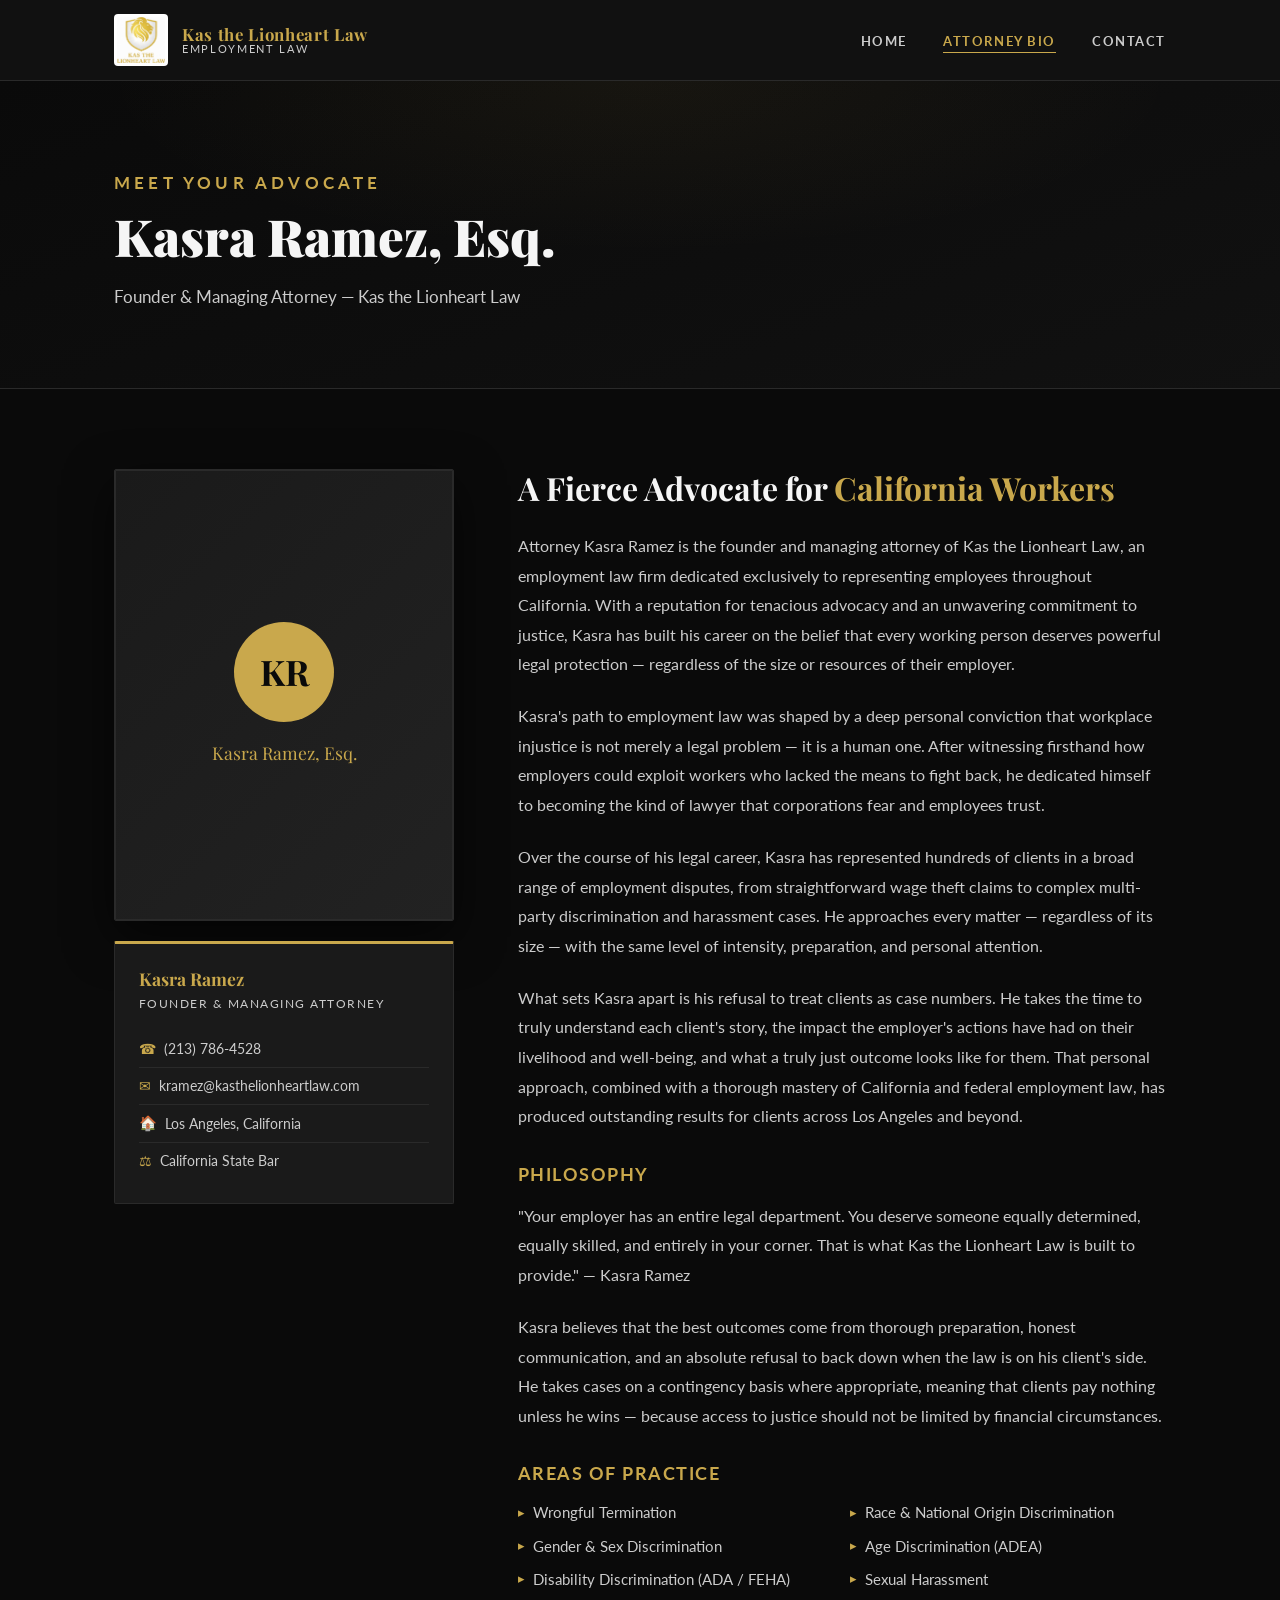
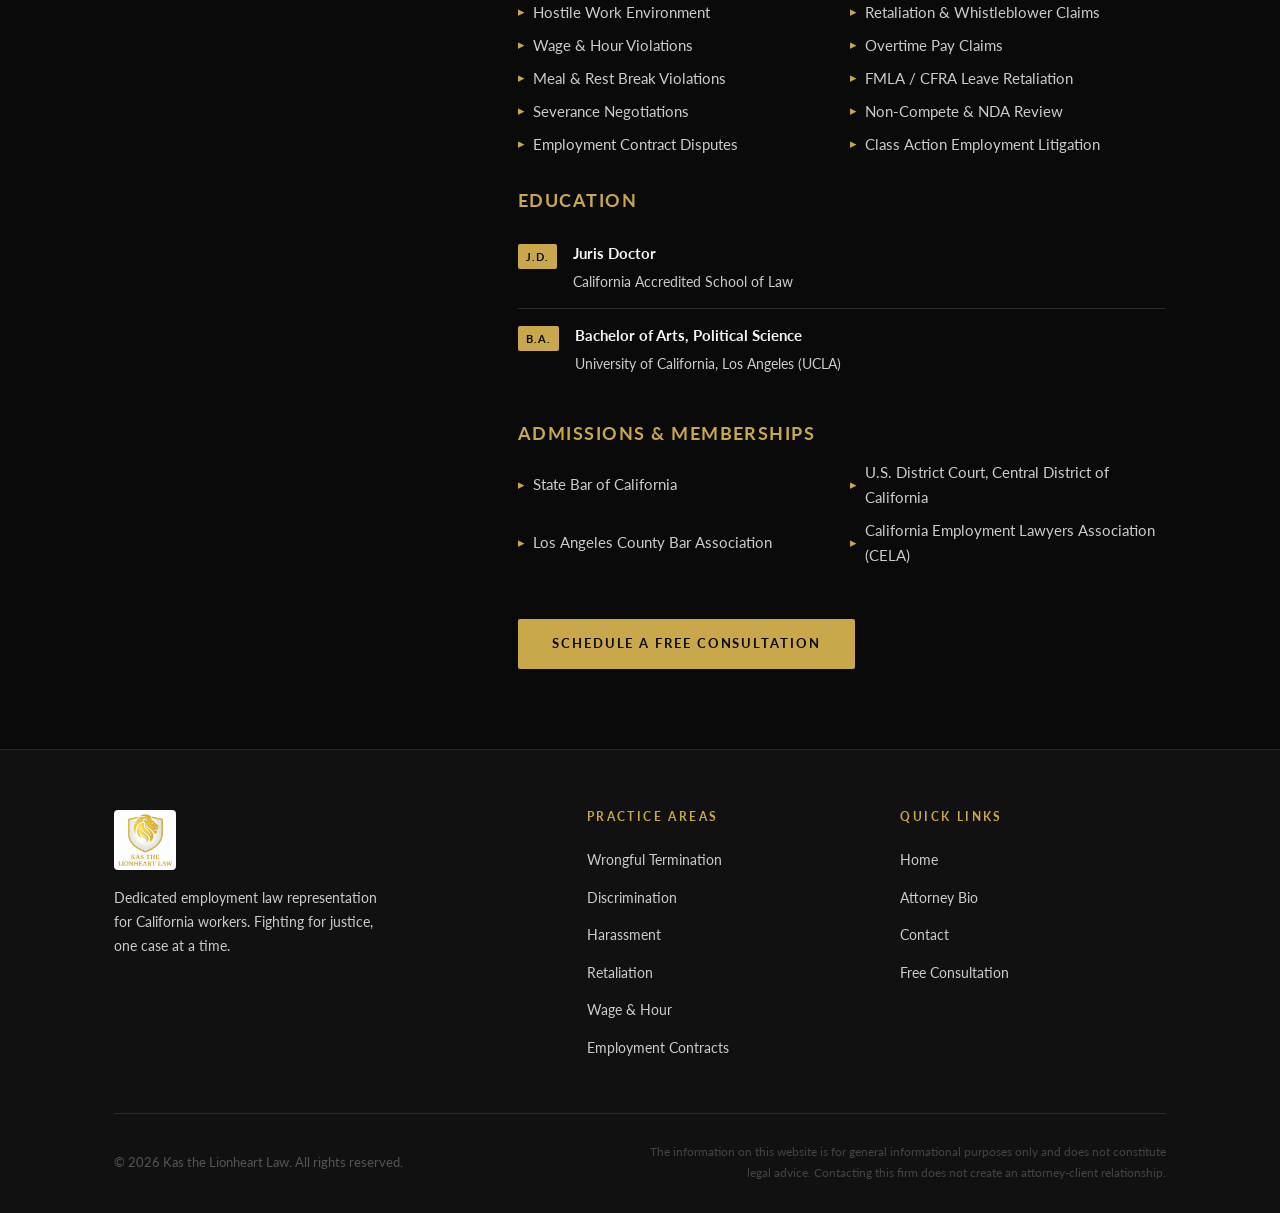
==== bio.html @ 190e37e6 "first commit" ====
<!DOCTYPE html>
<html lang="en">
<head>
  <meta charset="UTF-8" />
  <meta name="viewport" content="width=device-width, initial-scale=1.0" />
  <title>Attorney Bio — Kasra Ramez | Kas the Lionheart Law</title>
  <meta name="description" content="Learn about Attorney Kasra Ramez, founder of Kas the Lionheart Law, an aggressive employment law firm serving California workers." />
  <link rel="stylesheet" href="styles.css" />
</head>
<body>

  <!-- ===== NAVIGATION ===== -->
  <nav class="navbar">
    <div class="container">
      <a href="index.html" class="navbar-brand">
        <img src="images/logo.jpg" alt="Kas the Lionheart Law Logo" />
        <div class="brand-text">
          <span class="firm-name">Kas the Lionheart Law</span>
          <span class="firm-sub">Employment Law</span>
        </div>
      </a>
      <ul class="nav-links">
        <li><a href="index.html">Home</a></li>
        <li><a href="bio.html" class="active">Attorney Bio</a></li>
        <li><a href="contact.html">Contact</a></li>
      </ul>
    </div>
  </nav>

  <!-- ===== PAGE HEADER ===== -->
  <header class="page-header">
    <div class="container">
      <p class="section-label">Meet Your Advocate</p>
      <h1>Kasra Ramez, Esq.</h1>
      <p>Founder &amp; Managing Attorney &mdash; Kas the Lionheart Law</p>
    </div>
  </header>

  <!-- ===== BIO SECTION ===== -->
  <section class="bio-section">
    <div class="container">

      <!-- Portrait & Quick Info Sidebar -->
      <div class="bio-portrait-wrap">
        <div class="bio-portrait">
          <div class="bio-portrait-placeholder">
            <div class="initials">KR</div>
            <span>Kasra Ramez, Esq.</span>
          </div>
        </div>

        <div class="bio-card-info">
          <h3>Kasra Ramez</h3>
          <p class="title">Founder &amp; Managing Attorney</p>
          <ul>
            <li>
              <span class="icon">&#9742;</span>
              <a href="tel:2137864528" style="color:var(--white-muted)">(213) 786-4528</a>
            </li>
            <li>
              <span class="icon">&#9993;</span>
              <a href="mailto:kramez@kasthelionheartlaw.com" style="color:var(--white-muted)">kramez@kasthelionheartlaw.com</a>
            </li>
            <li>
              <span class="icon">&#127968;</span>
              <span>Los Angeles, California</span>
            </li>
            <li>
              <span class="icon">&#9878;</span>
              <span>California State Bar</span>
            </li>
          </ul>
        </div>
      </div>

      <!-- Bio Content -->
      <div class="bio-content">

        <h2>A Fierce Advocate for <span>California Workers</span></h2>

        <p>
          Attorney Kasra Ramez is the founder and managing attorney of Kas the Lionheart Law,
          an employment law firm dedicated exclusively to representing employees throughout
          California. With a reputation for tenacious advocacy and an unwavering commitment
          to justice, Kasra has built his career on the belief that every working person
          deserves powerful legal protection — regardless of the size or resources of
          their employer.
        </p>

        <p>
          Kasra's path to employment law was shaped by a deep personal conviction that
          workplace injustice is not merely a legal problem — it is a human one. After
          witnessing firsthand how employers could exploit workers who lacked the means
          to fight back, he dedicated himself to becoming the kind of lawyer that
          corporations fear and employees trust.
        </p>

        <p>
          Over the course of his legal career, Kasra has represented hundreds of clients
          in a broad range of employment disputes, from straightforward wage theft claims
          to complex multi-party discrimination and harassment cases. He approaches every
          matter — regardless of its size — with the same level of intensity, preparation,
          and personal attention.
        </p>

        <p>
          What sets Kasra apart is his refusal to treat clients as case numbers. He takes
          the time to truly understand each client's story, the impact the employer's
          actions have had on their livelihood and well-being, and what a truly just
          outcome looks like for them. That personal approach, combined with a thorough
          mastery of California and federal employment law, has produced outstanding
          results for clients across Los Angeles and beyond.
        </p>

        <h3>Philosophy</h3>

        <p>
          "Your employer has an entire legal department. You deserve someone equally
          determined, equally skilled, and entirely in your corner. That is what
          Kas the Lionheart Law is built to provide." — Kasra Ramez
        </p>

        <p>
          Kasra believes that the best outcomes come from thorough preparation, honest
          communication, and an absolute refusal to back down when the law is on his
          client's side. He takes cases on a contingency basis where appropriate,
          meaning that clients pay nothing unless he wins — because access to justice
          should not be limited by financial circumstances.
        </p>

        <h3>Areas of Practice</h3>

        <ul class="practice-list">
          <li>Wrongful Termination</li>
          <li>Race &amp; National Origin Discrimination</li>
          <li>Gender &amp; Sex Discrimination</li>
          <li>Age Discrimination (ADEA)</li>
          <li>Disability Discrimination (ADA / FEHA)</li>
          <li>Sexual Harassment</li>
          <li>Hostile Work Environment</li>
          <li>Retaliation &amp; Whistleblower Claims</li>
          <li>Wage &amp; Hour Violations</li>
          <li>Overtime Pay Claims</li>
          <li>Meal &amp; Rest Break Violations</li>
          <li>FMLA / CFRA Leave Retaliation</li>
          <li>Severance Negotiations</li>
          <li>Non-Compete &amp; NDA Review</li>
          <li>Employment Contract Disputes</li>
          <li>Class Action Employment Litigation</li>
        </ul>

        <h3>Education</h3>

        <ul class="edu-list">
          <li>
            <span class="edu-badge">J.D.</span>
            <div class="edu-info">
              <strong>Juris Doctor</strong>
              <span>California Accredited School of Law</span>
            </div>
          </li>
          <li>
            <span class="edu-badge">B.A.</span>
            <div class="edu-info">
              <strong>Bachelor of Arts, Political Science</strong>
              <span>University of California, Los Angeles (UCLA)</span>
            </div>
          </li>
        </ul>

        <h3>Admissions &amp; Memberships</h3>

        <ul class="practice-list">
          <li>State Bar of California</li>
          <li>U.S. District Court, Central District of California</li>
          <li>Los Angeles County Bar Association</li>
          <li>California Employment Lawyers Association (CELA)</li>
        </ul>

        <br />
        <a href="contact.html" class="btn btn-gold">Schedule a Free Consultation</a>

      </div>
    </div>
  </section>

  <!-- ===== FOOTER ===== -->
  <footer class="footer">
    <div class="container">
      <div class="footer-grid">

        <div class="footer-brand">
          <img src="images/logo.jpg" alt="Kas the Lionheart Law" />
          <p>Dedicated employment law representation for California workers. Fighting for justice, one case at a time.</p>
        </div>

        <div class="footer-col">
          <h4>Practice Areas</h4>
          <ul>
            <li><a href="#">Wrongful Termination</a></li>
            <li><a href="#">Discrimination</a></li>
            <li><a href="#">Harassment</a></li>
            <li><a href="#">Retaliation</a></li>
            <li><a href="#">Wage &amp; Hour</a></li>
            <li><a href="#">Employment Contracts</a></li>
          </ul>
        </div>

        <div class="footer-col">
          <h4>Quick Links</h4>
          <ul>
            <li><a href="index.html">Home</a></li>
            <li><a href="bio.html">Attorney Bio</a></li>
            <li><a href="contact.html">Contact</a></li>
            <li><a href="contact.html">Free Consultation</a></li>
          </ul>
        </div>

      </div>

      <div class="footer-bottom">
        <p>&copy; 2026 Kas the Lionheart Law. All rights reserved.</p>
        <p class="disclaimer">
          The information on this website is for general informational purposes only and does not
          constitute legal advice. Contacting this firm does not create an attorney-client relationship.
        </p>
      </div>
    </div>
  </footer>

</body>
</html>
---- styles.css ----
/* ===========================
   KAS THE LIONHEART LAW
   Global Stylesheet
   Theme: Black / White / Gold
   =========================== */

@import url('https://fonts.googleapis.com/css2?family=Playfair+Display:wght@400;600;700;900&family=Lato:wght@300;400;700&display=swap');

/* ---- Reset & Base ---- */
*, *::before, *::after {
  box-sizing: border-box;
  margin: 0;
  padding: 0;
}

:root {
  --gold:        #c9a84c;
  --gold-light:  #e8c96a;
  --gold-dark:   #a07830;
  --black:       #0a0a0a;
  --black-soft:  #111111;
  --black-card:  #1a1a1a;
  --black-hover: #222222;
  --white:       #f5f5f5;
  --white-muted: #cccccc;
  --border:      #2a2a2a;
  --border-gold: rgba(201,168,76,0.4);
  --font-serif:  'Playfair Display', Georgia, serif;
  --font-sans:   'Lato', Arial, sans-serif;
}

html {
  scroll-behavior: smooth;
}

body {
  background-color: var(--black);
  color: var(--white);
  font-family: var(--font-sans);
  font-size: 16px;
  line-height: 1.7;
}

a {
  color: var(--gold);
  text-decoration: none;
  transition: color 0.25s ease;
}

a:hover {
  color: var(--gold-light);
}

img {
  max-width: 100%;
  height: auto;
  display: block;
}

h1, h2, h3, h4 {
  font-family: var(--font-serif);
  line-height: 1.2;
  color: var(--white);
}

p {
  color: var(--white-muted);
  margin-bottom: 1rem;
}

.container {
  max-width: 1100px;
  margin: 0 auto;
  padding: 0 24px;
}

/* ---- Gold Divider ---- */
.gold-rule {
  border: none;
  border-top: 1px solid var(--gold);
  opacity: 0.5;
  margin: 0;
}

/* ---- Section Titles ---- */
.section-label {
  font-family: var(--font-sans);
  font-size: 0.75rem;
  font-weight: 700;
  letter-spacing: 0.25em;
  text-transform: uppercase;
  color: var(--gold);
  margin-bottom: 0.5rem;
}

.section-title {
  font-size: clamp(1.8rem, 3vw, 2.8rem);
  font-weight: 700;
  margin-bottom: 1.25rem;
}

.section-title span {
  color: var(--gold);
}

/* ===========================
   NAVIGATION
   =========================== */
.navbar {
  position: sticky;
  top: 0;
  z-index: 1000;
  background: var(--black-soft);
  border-bottom: 1px solid var(--border);
  padding: 14px 0;
}

.navbar .container {
  display: flex;
  align-items: center;
  justify-content: space-between;
}

.navbar-brand {
  display: flex;
  align-items: center;
  gap: 14px;
  text-decoration: none;
}

.navbar-brand img {
  height: 52px;
  width: auto;
  background: #fff;
  border-radius: 4px;
  padding: 3px;
}

.brand-text {
  display: flex;
  flex-direction: column;
  line-height: 1.1;
}

.brand-text .firm-name {
  font-family: var(--font-serif);
  font-size: 1.05rem;
  font-weight: 700;
  color: var(--gold);
  letter-spacing: 0.04em;
}

.brand-text .firm-sub {
  font-size: 0.7rem;
  letter-spacing: 0.15em;
  text-transform: uppercase;
  color: var(--white-muted);
}

.nav-links {
  list-style: none;
  display: flex;
  gap: 36px;
}

.nav-links a {
  font-family: var(--font-sans);
  font-size: 0.82rem;
  font-weight: 700;
  letter-spacing: 0.12em;
  text-transform: uppercase;
  color: var(--white-muted);
  position: relative;
  padding-bottom: 4px;
  transition: color 0.25s ease;
}

.nav-links a::after {
  content: '';
  position: absolute;
  bottom: 0;
  left: 0;
  width: 0;
  height: 1px;
  background: var(--gold);
  transition: width 0.3s ease;
}

.nav-links a:hover,
.nav-links a.active {
  color: var(--gold);
}

.nav-links a:hover::after,
.nav-links a.active::after {
  width: 100%;
}

/* ===========================
   HERO
   =========================== */
.hero {
  position: relative;
  background: linear-gradient(160deg, #0a0a0a 0%, #111111 60%, #0d0a00 100%);
  padding: 100px 0 80px;
  overflow: hidden;
  text-align: center;
}

.hero::before {
  content: '';
  position: absolute;
  inset: 0;
  background:
    radial-gradient(ellipse 60% 50% at 50% 0%, rgba(201,168,76,0.08) 0%, transparent 70%);
  pointer-events: none;
}

.hero-logo {
  margin: 0 auto 36px;
  width: 180px;
  background: #fff;
  border-radius: 10px;
  padding: 16px;
  box-shadow: 0 0 60px rgba(201,168,76,0.25);
}

.hero-eyebrow {
  font-family: var(--font-sans);
  font-size: 0.75rem;
  font-weight: 700;
  letter-spacing: 0.3em;
  text-transform: uppercase;
  color: var(--gold);
  margin-bottom: 16px;
}

.hero h1 {
  font-size: clamp(2.2rem, 5vw, 4rem);
  font-weight: 900;
  max-width: 760px;
  margin: 0 auto 24px;
  line-height: 1.15;
}

.hero h1 em {
  font-style: normal;
  color: var(--gold);
}

.hero-tagline {
  font-size: 1.1rem;
  max-width: 560px;
  margin: 0 auto 40px;
  color: var(--white-muted);
  line-height: 1.8;
}

.hero-cta {
  display: flex;
  justify-content: center;
  gap: 16px;
  flex-wrap: wrap;
}

/* ===========================
   BUTTONS
   =========================== */
.btn {
  display: inline-block;
  font-family: var(--font-sans);
  font-size: 0.8rem;
  font-weight: 700;
  letter-spacing: 0.15em;
  text-transform: uppercase;
  padding: 14px 34px;
  border-radius: 2px;
  border: none;
  cursor: pointer;
  transition: all 0.3s ease;
  text-decoration: none;
}

.btn-gold {
  background: var(--gold);
  color: var(--black);
}

.btn-gold:hover {
  background: var(--gold-light);
  color: var(--black);
  box-shadow: 0 6px 24px rgba(201,168,76,0.35);
  transform: translateY(-1px);
}

.btn-outline {
  background: transparent;
  color: var(--gold);
  border: 1px solid var(--gold);
}

.btn-outline:hover {
  background: rgba(201,168,76,0.08);
  color: var(--gold-light);
  border-color: var(--gold-light);
  transform: translateY(-1px);
}

/* ===========================
   SERVICES SECTION
   =========================== */
.services {
  padding: 90px 0;
  background: var(--black-soft);
  border-top: 1px solid var(--border);
  border-bottom: 1px solid var(--border);
}

.services-header {
  text-align: center;
  margin-bottom: 56px;
}

.services-grid {
  display: grid;
  grid-template-columns: repeat(auto-fit, minmax(280px, 1fr));
  gap: 24px;
}

.service-card {
  background: var(--black-card);
  border: 1px solid var(--border);
  border-top: 3px solid var(--gold);
  padding: 36px 28px;
  border-radius: 2px;
  transition: transform 0.3s ease, box-shadow 0.3s ease, border-color 0.3s ease;
}

.service-card:hover {
  transform: translateY(-4px);
  box-shadow: 0 12px 36px rgba(0,0,0,0.5);
  border-top-color: var(--gold-light);
}

.service-icon {
  font-size: 2.2rem;
  margin-bottom: 18px;
}

.service-card h3 {
  font-size: 1.15rem;
  font-weight: 600;
  margin-bottom: 10px;
  color: var(--gold);
}

.service-card p {
  font-size: 0.9rem;
  color: var(--white-muted);
  margin: 0;
}

/* ===========================
   ABOUT STRIP
   =========================== */
.about-strip {
  padding: 90px 0;
}

.about-strip .container {
  display: grid;
  grid-template-columns: 1fr 1fr;
  gap: 64px;
  align-items: center;
}

.about-strip-img {
  position: relative;
}

.about-strip-img img {
  border-radius: 2px;
  width: 100%;
  max-width: 380px;
  margin: 0 auto;
  box-shadow: 0 16px 48px rgba(0,0,0,0.6);
}

.about-strip-img::before {
  content: '';
  position: absolute;
  top: -12px;
  left: -12px;
  right: 12px;
  bottom: 12px;
  border: 1px solid var(--border-gold);
  border-radius: 2px;
  pointer-events: none;
}

.about-strip-text .section-title {
  margin-bottom: 20px;
}

.about-strip-text p {
  margin-bottom: 1.2rem;
}

.stat-row {
  display: flex;
  gap: 40px;
  margin: 32px 0;
  padding: 24px 0;
  border-top: 1px solid var(--border);
  border-bottom: 1px solid var(--border);
}

.stat-item strong {
  display: block;
  font-family: var(--font-serif);
  font-size: 2rem;
  color: var(--gold);
}

.stat-item span {
  font-size: 0.8rem;
  letter-spacing: 0.08em;
  text-transform: uppercase;
  color: var(--white-muted);
}

/* ===========================
   CTA BANNER
   =========================== */
.cta-banner {
  background: linear-gradient(135deg, #111100 0%, #1a1400 100%);
  border-top: 1px solid var(--border-gold);
  border-bottom: 1px solid var(--border-gold);
  padding: 72px 0;
  text-align: center;
}

.cta-banner h2 {
  font-size: clamp(1.6rem, 3vw, 2.4rem);
  margin-bottom: 16px;
}

.cta-banner p {
  max-width: 520px;
  margin: 0 auto 36px;
}

/* ===========================
   PAGE HEADER (inner pages)
   =========================== */
.page-header {
  background: linear-gradient(160deg, #0a0a0a 0%, #111111 100%);
  border-bottom: 1px solid var(--border);
  padding: 72px 0 60px;
  position: relative;
  overflow: hidden;
}

.page-header::before {
  content: '';
  position: absolute;
  inset: 0;
  background: radial-gradient(ellipse 60% 80% at 50% 0%, rgba(201,168,76,0.06) 0%, transparent 70%);
  pointer-events: none;
}

.page-header .container {
  position: relative;
  z-index: 1;
}

.page-header .section-label {
  margin-bottom: 8px;
}

.page-header h1 {
  font-size: clamp(2rem, 4vw, 3.2rem);
  font-weight: 900;
}

.page-header p {
  max-width: 580px;
  margin-top: 16px;
  font-size: 1.05rem;
}

/* ===========================
   BIO PAGE
   =========================== */
.bio-section {
  padding: 80px 0;
}

.bio-section .container {
  display: grid;
  grid-template-columns: 340px 1fr;
  gap: 64px;
  align-items: start;
}

.bio-portrait-wrap {
  position: sticky;
  top: 100px;
}

.bio-portrait {
  width: 100%;
  border-radius: 2px;
  box-shadow: 0 16px 48px rgba(0,0,0,0.6);
  background: var(--black-card);
  border: 1px solid var(--border);
  padding: 0;
  overflow: hidden;
}

.bio-portrait-placeholder {
  width: 100%;
  aspect-ratio: 3/4;
  background: linear-gradient(135deg, var(--black-card) 0%, #222 100%);
  display: flex;
  flex-direction: column;
  align-items: center;
  justify-content: center;
  gap: 16px;
  color: var(--gold);
  font-family: var(--font-serif);
  font-size: 1.1rem;
  border: 1px solid var(--border);
}

.bio-portrait-placeholder .initials {
  width: 100px;
  height: 100px;
  border-radius: 50%;
  background: var(--gold);
  color: var(--black);
  display: flex;
  align-items: center;
  justify-content: center;
  font-size: 2.2rem;
  font-weight: 700;
  font-family: var(--font-serif);
}

.bio-card-info {
  background: var(--black-card);
  border: 1px solid var(--border);
  border-top: 3px solid var(--gold);
  padding: 24px;
  margin-top: 20px;
  border-radius: 2px;
}

.bio-card-info h3 {
  font-size: 1.1rem;
  color: var(--gold);
  margin-bottom: 4px;
}

.bio-card-info .title {
  font-size: 0.78rem;
  letter-spacing: 0.12em;
  text-transform: uppercase;
  color: var(--white-muted);
  margin-bottom: 16px;
}

.bio-card-info ul {
  list-style: none;
  font-size: 0.88rem;
}

.bio-card-info ul li {
  display: flex;
  align-items: center;
  gap: 8px;
  padding: 6px 0;
  border-bottom: 1px solid var(--border);
  color: var(--white-muted);
}

.bio-card-info ul li:last-child {
  border-bottom: none;
}

.bio-card-info ul li .icon {
  color: var(--gold);
  font-size: 0.9rem;
}

.bio-content h2 {
  font-size: clamp(1.5rem, 2.5vw, 2.2rem);
  margin-bottom: 24px;
}

.bio-content h2 span {
  color: var(--gold);
}

.bio-content p {
  font-size: 1rem;
  line-height: 1.85;
  color: var(--white-muted);
  margin-bottom: 1.4rem;
}

.bio-content h3 {
  font-size: 1.15rem;
  color: var(--gold);
  margin: 2rem 0 1rem;
  font-family: var(--font-sans);
  font-weight: 700;
  letter-spacing: 0.08em;
  text-transform: uppercase;
}

.practice-list {
  list-style: none;
  display: grid;
  grid-template-columns: 1fr 1fr;
  gap: 8px 16px;
  margin-bottom: 1.5rem;
}

.practice-list li {
  display: flex;
  align-items: center;
  gap: 8px;
  font-size: 0.92rem;
  color: var(--white-muted);
}

.practice-list li::before {
  content: '▸';
  color: var(--gold);
  font-size: 0.8rem;
  flex-shrink: 0;
}

.edu-list {
  list-style: none;
}

.edu-list li {
  padding: 14px 0;
  border-bottom: 1px solid var(--border);
  display: flex;
  gap: 16px;
  align-items: flex-start;
}

.edu-list li:last-child {
  border-bottom: none;
}

.edu-badge {
  background: var(--gold);
  color: var(--black);
  font-size: 0.7rem;
  font-weight: 700;
  letter-spacing: 0.08em;
  text-transform: uppercase;
  padding: 3px 8px;
  border-radius: 2px;
  white-space: nowrap;
  flex-shrink: 0;
  margin-top: 3px;
}

.edu-info strong {
  display: block;
  color: var(--white);
  font-size: 0.95rem;
}

.edu-info span {
  font-size: 0.85rem;
  color: var(--white-muted);
}

/* ===========================
   CONTACT PAGE
   =========================== */
.contact-section {
  padding: 80px 0 100px;
}

.contact-grid {
  display: grid;
  grid-template-columns: 380px 1fr;
  gap: 60px;
  align-items: start;
}

.contact-info-card {
  background: var(--black-card);
  border: 1px solid var(--border);
  border-top: 3px solid var(--gold);
  padding: 36px 28px;
  border-radius: 2px;
  position: sticky;
  top: 100px;
}

.contact-info-card h2 {
  font-size: 1.4rem;
  margin-bottom: 6px;
}

.contact-info-card .sub {
  font-size: 0.82rem;
  letter-spacing: 0.12em;
  text-transform: uppercase;
  color: var(--gold);
  margin-bottom: 28px;
}

.contact-detail {
  display: flex;
  gap: 16px;
  align-items: flex-start;
  padding: 18px 0;
  border-bottom: 1px solid var(--border);
}

.contact-detail:last-of-type {
  border-bottom: none;
}

.contact-detail-icon {
  width: 40px;
  height: 40px;
  background: rgba(201,168,76,0.1);
  border: 1px solid var(--border-gold);
  border-radius: 50%;
  display: flex;
  align-items: center;
  justify-content: center;
  flex-shrink: 0;
  font-size: 1rem;
  color: var(--gold);
}

.contact-detail-text strong {
  display: block;
  font-size: 0.75rem;
  letter-spacing: 0.12em;
  text-transform: uppercase;
  color: var(--gold);
  margin-bottom: 4px;
}

.contact-detail-text span,
.contact-detail-text a {
  font-size: 0.95rem;
  color: var(--white-muted);
}

.contact-detail-text a:hover {
  color: var(--gold-light);
}

/* ---- Inquiry Form ---- */
.form-card {
  background: var(--black-card);
  border: 1px solid var(--border);
  border-radius: 2px;
  padding: 40px;
}

.form-card h2 {
  font-size: 1.6rem;
  margin-bottom: 6px;
}

.form-card .sub-text {
  font-size: 0.92rem;
  color: var(--white-muted);
  margin-bottom: 32px;
}

.form-row {
  display: grid;
  grid-template-columns: 1fr 1fr;
  gap: 20px;
}

.form-group {
  margin-bottom: 20px;
}

.form-group label {
  display: block;
  font-size: 0.78rem;
  font-weight: 700;
  letter-spacing: 0.12em;
  text-transform: uppercase;
  color: var(--gold);
  margin-bottom: 8px;
}

.form-group input,
.form-group select,
.form-group textarea {
  width: 100%;
  background: var(--black-soft);
  border: 1px solid var(--border);
  color: var(--white);
  font-family: var(--font-sans);
  font-size: 0.95rem;
  padding: 12px 16px;
  border-radius: 2px;
  outline: none;
  transition: border-color 0.25s ease, box-shadow 0.25s ease;
  appearance: none;
}

.form-group input::placeholder,
.form-group textarea::placeholder {
  color: #555;
}

.form-group input:focus,
.form-group select:focus,
.form-group textarea:focus {
  border-color: var(--gold);
  box-shadow: 0 0 0 3px rgba(201,168,76,0.1);
}

.form-group select {
  background-image: url("data:image/svg+xml,%3Csvg xmlns='http://www.w3.org/2000/svg' width='12' height='8' viewBox='0 0 12 8'%3E%3Cpath d='M1 1l5 5 5-5' stroke='%23c9a84c' stroke-width='1.5' fill='none' stroke-linecap='round'/%3E%3C/svg%3E");
  background-repeat: no-repeat;
  background-position: right 14px center;
  padding-right: 40px;
  cursor: pointer;
}

.form-group select option {
  background: var(--black-card);
}

.form-group textarea {
  resize: vertical;
  min-height: 140px;
}

.form-disclaimer {
  font-size: 0.8rem;
  color: #555;
  margin-top: -8px;
  margin-bottom: 24px;
  line-height: 1.5;
}

.form-disclaimer strong {
  color: var(--gold);
}

.form-success {
  display: none;
  background: rgba(201,168,76,0.1);
  border: 1px solid var(--border-gold);
  border-radius: 2px;
  padding: 20px 24px;
  margin-top: 20px;
  font-size: 0.95rem;
  color: var(--gold-light);
  text-align: center;
}

/* ===========================
   FOOTER
   =========================== */
.footer {
  background: var(--black-soft);
  border-top: 1px solid var(--border);
  padding: 60px 0 30px;
}

.footer-grid {
  display: grid;
  grid-template-columns: 1.6fr 1fr 1fr;
  gap: 48px;
  padding-bottom: 48px;
  border-bottom: 1px solid var(--border);
}

.footer-brand img {
  height: 60px;
  background: #fff;
  border-radius: 4px;
  padding: 4px;
  margin-bottom: 16px;
}

.footer-brand p {
  font-size: 0.88rem;
  color: var(--white-muted);
  max-width: 280px;
}

.footer-col h4 {
  font-family: var(--font-sans);
  font-size: 0.75rem;
  font-weight: 700;
  letter-spacing: 0.2em;
  text-transform: uppercase;
  color: var(--gold);
  margin-bottom: 16px;
}

.footer-col ul {
  list-style: none;
}

.footer-col ul li {
  padding: 5px 0;
}

.footer-col ul li a {
  font-size: 0.9rem;
  color: var(--white-muted);
}

.footer-col ul li a:hover {
  color: var(--gold);
}

.footer-bottom {
  display: flex;
  justify-content: space-between;
  align-items: center;
  padding-top: 28px;
  gap: 20px;
  flex-wrap: wrap;
}

.footer-bottom p {
  font-size: 0.8rem;
  color: #555;
  margin: 0;
}

.footer-bottom .disclaimer {
  font-size: 0.75rem;
  color: #444;
  max-width: 520px;
  text-align: right;
  margin: 0;
}

/* ===========================
   RESPONSIVE
   =========================== */
@media (max-width: 900px) {
  .about-strip .container {
    grid-template-columns: 1fr;
  }
  .bio-section .container {
    grid-template-columns: 1fr;
  }
  .bio-portrait-wrap {
    position: static;
    max-width: 320px;
  }
  .contact-grid {
    grid-template-columns: 1fr;
  }
  .contact-info-card {
    position: static;
  }
  .footer-grid {
    grid-template-columns: 1fr 1fr;
  }
}

@media (max-width: 640px) {
  .nav-links {
    display: none;
  }
  .form-row {
    grid-template-columns: 1fr;
  }
  .practice-list {
    grid-template-columns: 1fr;
  }
  .footer-grid {
    grid-template-columns: 1fr;
  }
  .stat-row {
    gap: 24px;
  }
  .footer-bottom {
    flex-direction: column;
    text-align: center;
  }
  .footer-bottom .disclaimer {
    text-align: center;
  }
  .form-card {
    padding: 28px 20px;
  }
}
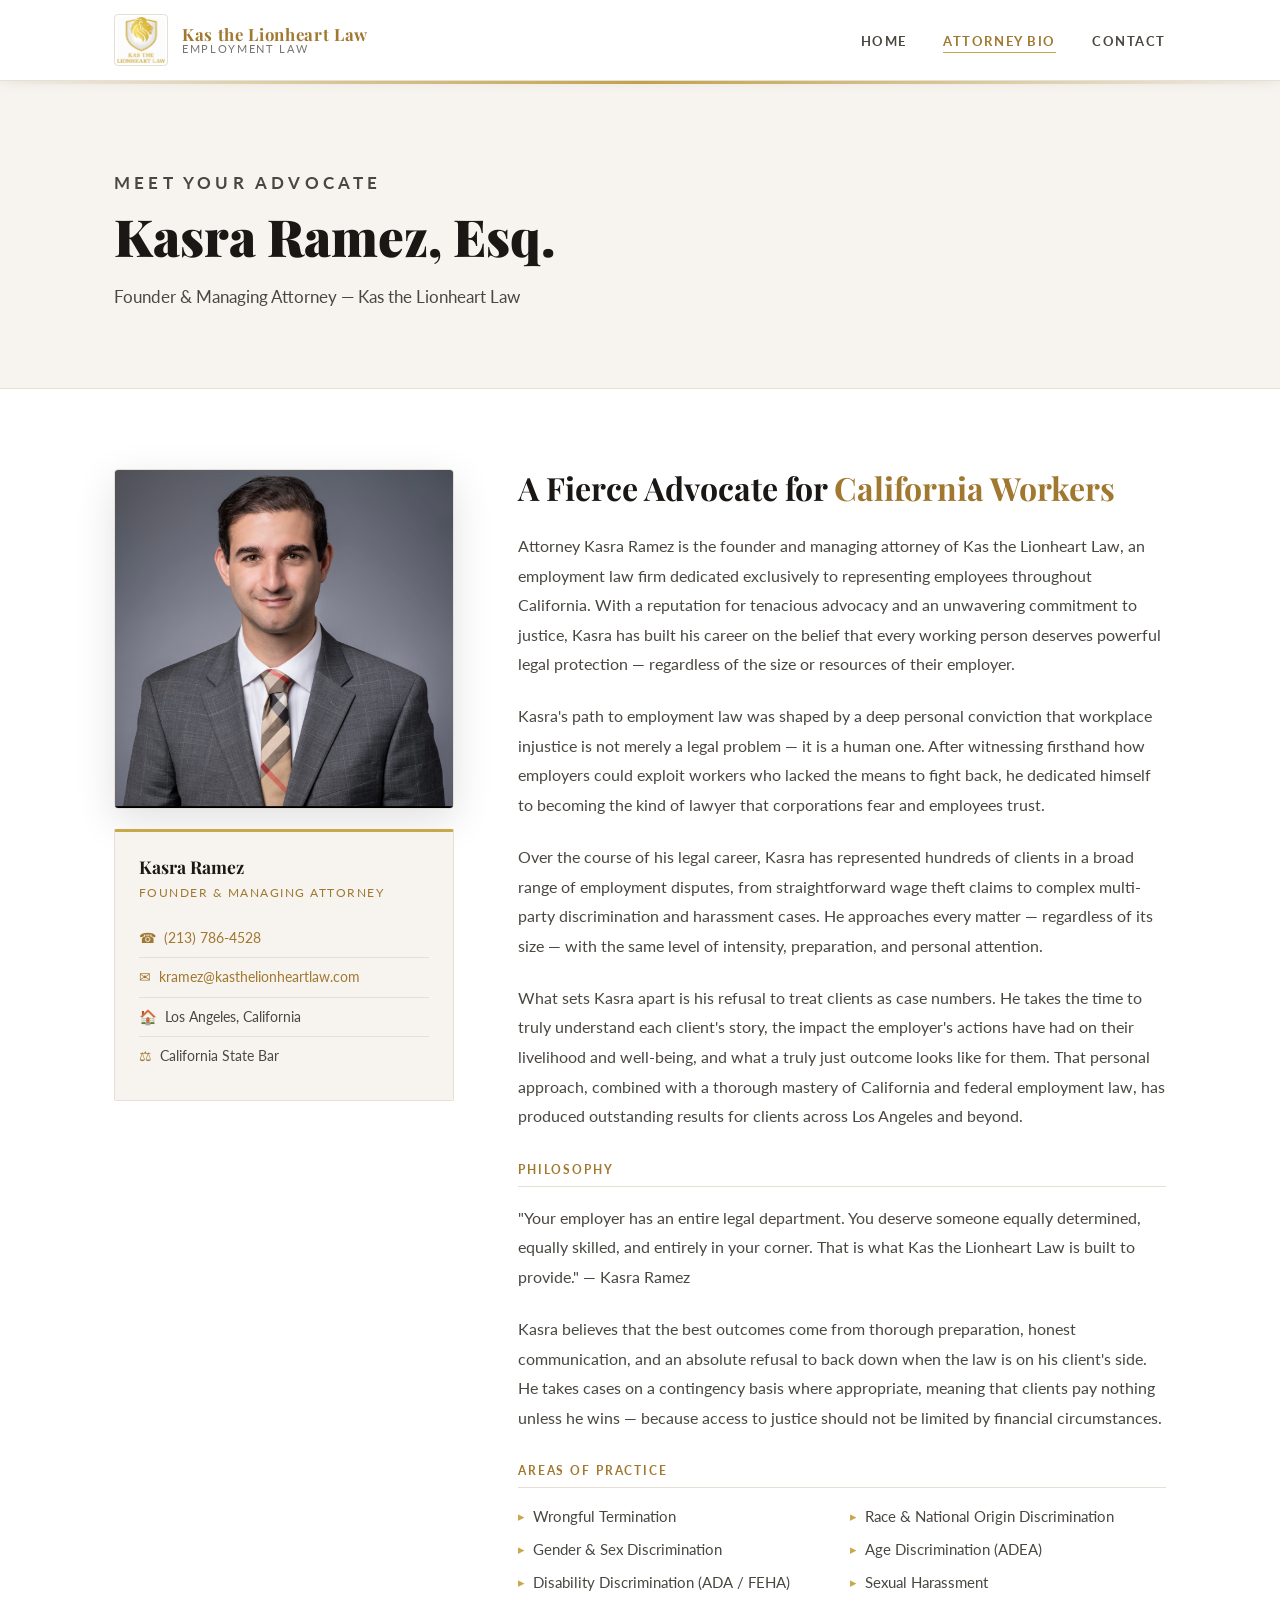
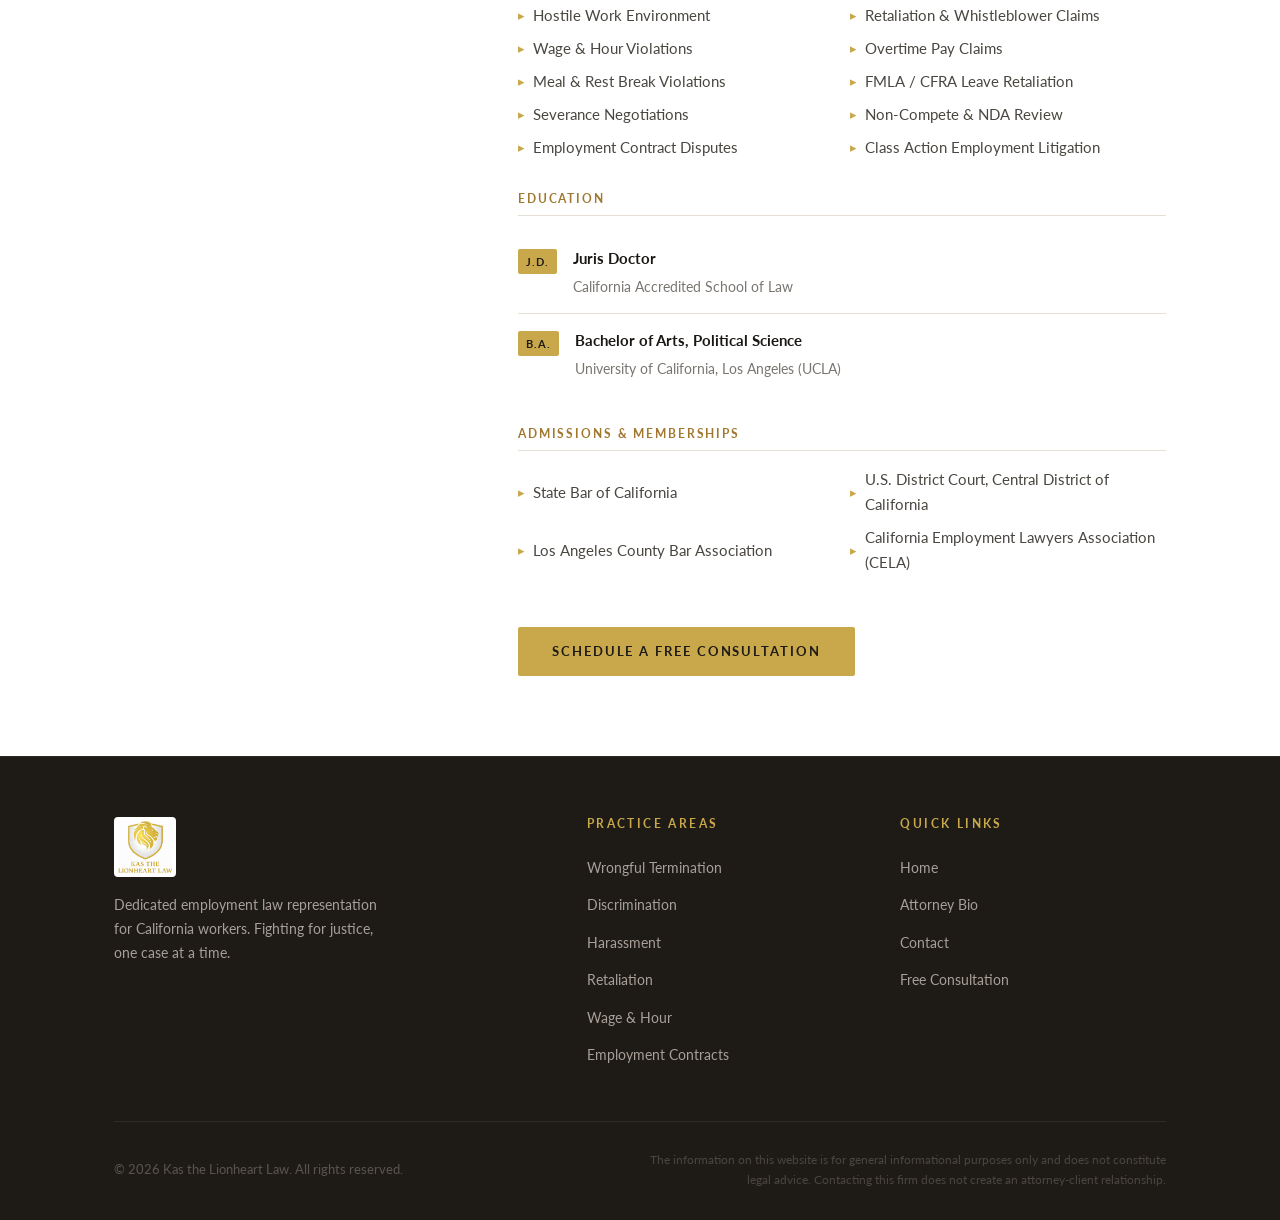
==== commit 8a065d8d: "second commit" ====
--- a/bio.html
+++ b/bio.html
@@ -43,10 +43,7 @@
       <!-- Portrait & Quick Info Sidebar -->
       <div class="bio-portrait-wrap">
         <div class="bio-portrait">
-          <div class="bio-portrait-placeholder">
-            <div class="initials">KR</div>
-            <span>Kasra Ramez, Esq.</span>
-          </div>
+          <img src="images/profile.jpg" alt="Kasra Ramez, Employment Law Attorney" />
         </div>
 
         <div class="bio-card-info">
@@ -55,11 +52,11 @@
           <ul>
             <li>
               <span class="icon">&#9742;</span>
-              <a href="tel:2137864528" style="color:var(--white-muted)">(213) 786-4528</a>
+              <a href="tel:2137864528">(213) 786-4528</a>
             </li>
             <li>
               <span class="icon">&#9993;</span>
-              <a href="mailto:kramez@kasthelionheartlaw.com" style="color:var(--white-muted)">kramez@kasthelionheartlaw.com</a>
+              <a href="mailto:kramez@kasthelionheartlaw.com">kramez@kasthelionheartlaw.com</a>
             </li>
             <li>
               <span class="icon">&#127968;</span>
--- a/styles.css
+++ b/styles.css
@@ -1,7 +1,7 @@
-/* ===========================
+﻿/* ===========================
    KAS THE LIONHEART LAW
    Global Stylesheet
-   Theme: Black / White / Gold
+   Theme: White / Gold / Gray
    =========================== */
 
 @import url('https://fonts.googleapis.com/css2?family=Playfair+Display:wght@400;600;700;900&family=Lato:wght@300;400;700&display=swap');
@@ -14,995 +14,257 @@
 }
 
 :root {
+  /* Gold */
   --gold:        #c9a84c;
-  --gold-light:  #e8c96a;
+  --gold-light:  #d4b86a;
   --gold-dark:   #a07830;
-  --black:       #0a0a0a;
-  --black-soft:  #111111;
-  --black-card:  #1a1a1a;
-  --black-hover: #222222;
-  --white:       #f5f5f5;
-  --white-muted: #cccccc;
-  --border:      #2a2a2a;
-  --border-gold: rgba(201,168,76,0.4);
+  --gold-pale:   #fdf8ee;
+
+  /* Page surfaces */
+  --bg-white:    #ffffff;
+  --bg-off:      #f7f4ef;
+  --bg-card:     #ffffff;
+
+  /* Dark surfaces - hero & footer only */
+  --dark:        #1e1b16;
+  --dark-soft:   #272420;
+
+  /* Text */
+  --text:        #1a1714;
+  --text-mid:    #4a4640;
+  --text-muted:  #7a7570;
+
+  /* Borders */
+  --border:      #e5dfd5;
+  --border-dark: #2e2a24;
+  --border-gold: rgba(201,168,76,0.35);
+
+  /* White text (dark sections only) */
+  --on-dark:     #f0ece6;
+  --on-dark-dim: #a8a098;
+
   --font-serif:  'Playfair Display', Georgia, serif;
   --font-sans:   'Lato', Arial, sans-serif;
 }
 
-html {
-  scroll-behavior: smooth;
-}
+html { scroll-behavior: smooth; }
 
 body {
-  background-color: var(--black);
-  color: var(--white);
+  background-color: var(--bg-white);
+  color: var(--text);
   font-family: var(--font-sans);
   font-size: 16px;
   line-height: 1.7;
 }
 
-a {
-  color: var(--gold);
-  text-decoration: none;
-  transition: color 0.25s ease;
-}
-
-a:hover {
-  color: var(--gold-light);
-}
-
-img {
-  max-width: 100%;
-  height: auto;
-  display: block;
-}
-
-h1, h2, h3, h4 {
-  font-family: var(--font-serif);
-  line-height: 1.2;
-  color: var(--white);
-}
-
-p {
-  color: var(--white-muted);
-  margin-bottom: 1rem;
-}
-
-.container {
-  max-width: 1100px;
-  margin: 0 auto;
-  padding: 0 24px;
-}
-
-/* ---- Gold Divider ---- */
-.gold-rule {
-  border: none;
-  border-top: 1px solid var(--gold);
-  opacity: 0.5;
-  margin: 0;
-}
-
-/* ---- Section Titles ---- */
+a { color: var(--gold-dark); text-decoration: none; transition: color 0.25s ease; }
+a:hover { color: var(--gold); }
+
+img { max-width: 100%; height: auto; display: block; }
+
+h1, h2, h3, h4 { font-family: var(--font-serif); line-height: 1.2; color: var(--text); }
+
+p { color: var(--text-mid); margin-bottom: 1rem; }
+
+.container { max-width: 1100px; margin: 0 auto; padding: 0 24px; }
+
+.gold-rule { border: none; border-top: 1px solid var(--gold); opacity: 0.4; margin: 0; }
+
 .section-label {
   font-family: var(--font-sans);
   font-size: 0.75rem;
   font-weight: 700;
   letter-spacing: 0.25em;
   text-transform: uppercase;
-  color: var(--gold);
+  color: var(--gold-dark);
   margin-bottom: 0.5rem;
 }
 
-.section-title {
-  font-size: clamp(1.8rem, 3vw, 2.8rem);
-  font-weight: 700;
-  margin-bottom: 1.25rem;
-}
-
-.section-title span {
-  color: var(--gold);
-}
-
-/* ===========================
-   NAVIGATION
-   =========================== */
+.section-title { font-size: clamp(1.8rem, 3vw, 2.8rem); font-weight: 700; margin-bottom: 1.25rem; color: var(--text); }
+.section-title span { color: var(--gold-dark); }
+
+/* === NAVIGATION === */
 .navbar {
-  position: sticky;
-  top: 0;
-  z-index: 1000;
-  background: var(--black-soft);
+  position: sticky; top: 0; z-index: 1000;
+  background: var(--bg-white);
   border-bottom: 1px solid var(--border);
   padding: 14px 0;
-}
-
-.navbar .container {
-  display: flex;
-  align-items: center;
-  justify-content: space-between;
-}
-
-.navbar-brand {
-  display: flex;
-  align-items: center;
-  gap: 14px;
-  text-decoration: none;
-}
-
-.navbar-brand img {
-  height: 52px;
-  width: auto;
-  background: #fff;
-  border-radius: 4px;
-  padding: 3px;
-}
-
-.brand-text {
-  display: flex;
-  flex-direction: column;
-  line-height: 1.1;
-}
-
-.brand-text .firm-name {
-  font-family: var(--font-serif);
-  font-size: 1.05rem;
-  font-weight: 700;
-  color: var(--gold);
-  letter-spacing: 0.04em;
-}
-
-.brand-text .firm-sub {
-  font-size: 0.7rem;
-  letter-spacing: 0.15em;
-  text-transform: uppercase;
-  color: var(--white-muted);
-}
-
-.nav-links {
-  list-style: none;
-  display: flex;
-  gap: 36px;
-}
-
+  box-shadow: 0 2px 12px rgba(0,0,0,0.06);
+}
+.navbar .container { display: flex; align-items: center; justify-content: space-between; }
+.navbar-brand { display: flex; align-items: center; gap: 14px; text-decoration: none; }
+.navbar-brand img { height: 52px; width: auto; border-radius: 4px; padding: 2px; border: 1px solid var(--border); }
+.brand-text { display: flex; flex-direction: column; line-height: 1.1; }
+.brand-text .firm-name { font-family: var(--font-serif); font-size: 1.05rem; font-weight: 700; color: var(--gold-dark); letter-spacing: 0.04em; }
+.brand-text .firm-sub { font-size: 0.7rem; letter-spacing: 0.15em; text-transform: uppercase; color: var(--text-muted); }
+.nav-links { list-style: none; display: flex; gap: 36px; }
 .nav-links a {
-  font-family: var(--font-sans);
-  font-size: 0.82rem;
-  font-weight: 700;
-  letter-spacing: 0.12em;
-  text-transform: uppercase;
-  color: var(--white-muted);
-  position: relative;
-  padding-bottom: 4px;
-  transition: color 0.25s ease;
-}
-
-.nav-links a::after {
-  content: '';
-  position: absolute;
-  bottom: 0;
-  left: 0;
-  width: 0;
-  height: 1px;
-  background: var(--gold);
-  transition: width 0.3s ease;
-}
-
-.nav-links a:hover,
-.nav-links a.active {
-  color: var(--gold);
-}
-
-.nav-links a:hover::after,
-.nav-links a.active::after {
-  width: 100%;
-}
-
-/* ===========================
-   HERO
-   =========================== */
+  font-family: var(--font-sans); font-size: 0.82rem; font-weight: 700;
+  letter-spacing: 0.12em; text-transform: uppercase; color: var(--text-mid);
+  position: relative; padding-bottom: 4px; transition: color 0.25s ease;
+}
+.nav-links a::after { content: ''; position: absolute; bottom: 0; left: 0; width: 0; height: 1px; background: var(--gold); transition: width 0.3s ease; }
+.nav-links a:hover, .nav-links a.active { color: var(--gold-dark); }
+.nav-links a:hover::after, .nav-links a.active::after { width: 100%; }
+
+/* === HERO (dark - intentional) === */
 .hero {
   position: relative;
-  background: linear-gradient(160deg, #0a0a0a 0%, #111111 60%, #0d0a00 100%);
-  padding: 100px 0 80px;
-  overflow: hidden;
-  text-align: center;
-}
-
+  background: linear-gradient(160deg, var(--dark) 0%, #242018 60%, #1c1608 100%);
+  padding: 100px 0 80px; overflow: hidden; text-align: center;
+}
 .hero::before {
-  content: '';
-  position: absolute;
-  inset: 0;
-  background:
-    radial-gradient(ellipse 60% 50% at 50% 0%, rgba(201,168,76,0.08) 0%, transparent 70%);
+  content: ''; position: absolute; inset: 0;
+  background: radial-gradient(ellipse 60% 50% at 50% 0%, rgba(201,168,76,0.12) 0%, transparent 70%);
   pointer-events: none;
 }
-
-.hero-logo {
-  margin: 0 auto 36px;
-  width: 180px;
-  background: #fff;
-  border-radius: 10px;
-  padding: 16px;
-  box-shadow: 0 0 60px rgba(201,168,76,0.25);
-}
-
-.hero-eyebrow {
-  font-family: var(--font-sans);
-  font-size: 0.75rem;
-  font-weight: 700;
-  letter-spacing: 0.3em;
-  text-transform: uppercase;
-  color: var(--gold);
-  margin-bottom: 16px;
-}
-
-.hero h1 {
-  font-size: clamp(2.2rem, 5vw, 4rem);
-  font-weight: 900;
-  max-width: 760px;
-  margin: 0 auto 24px;
-  line-height: 1.15;
-}
-
-.hero h1 em {
-  font-style: normal;
-  color: var(--gold);
-}
-
-.hero-tagline {
-  font-size: 1.1rem;
-  max-width: 560px;
-  margin: 0 auto 40px;
-  color: var(--white-muted);
-  line-height: 1.8;
-}
-
-.hero-cta {
-  display: flex;
-  justify-content: center;
-  gap: 16px;
-  flex-wrap: wrap;
-}
-
-/* ===========================
-   BUTTONS
-   =========================== */
+.hero-logo { margin: 0 auto 36px; width: 180px; background: #fff; border-radius: 10px; padding: 16px; box-shadow: 0 0 60px rgba(201,168,76,0.3); }
+.hero-eyebrow { font-family: var(--font-sans); font-size: 0.75rem; font-weight: 700; letter-spacing: 0.3em; text-transform: uppercase; color: var(--gold); margin-bottom: 16px; }
+.hero h1 { font-size: clamp(2.2rem, 5vw, 4rem); font-weight: 900; max-width: 760px; margin: 0 auto 24px; line-height: 1.15; color: var(--on-dark); }
+.hero h1 em { font-style: normal; color: var(--gold); }
+.hero-tagline { font-size: 1.1rem; max-width: 560px; margin: 0 auto 40px; color: var(--on-dark-dim); line-height: 1.8; }
+.hero-cta { display: flex; justify-content: center; gap: 16px; flex-wrap: wrap; }
+
+/* === BUTTONS === */
 .btn {
-  display: inline-block;
-  font-family: var(--font-sans);
-  font-size: 0.8rem;
-  font-weight: 700;
-  letter-spacing: 0.15em;
-  text-transform: uppercase;
-  padding: 14px 34px;
-  border-radius: 2px;
-  border: none;
-  cursor: pointer;
-  transition: all 0.3s ease;
-  text-decoration: none;
-}
-
-.btn-gold {
-  background: var(--gold);
-  color: var(--black);
-}
-
-.btn-gold:hover {
-  background: var(--gold-light);
-  color: var(--black);
-  box-shadow: 0 6px 24px rgba(201,168,76,0.35);
-  transform: translateY(-1px);
-}
-
-.btn-outline {
-  background: transparent;
-  color: var(--gold);
-  border: 1px solid var(--gold);
-}
-
-.btn-outline:hover {
-  background: rgba(201,168,76,0.08);
-  color: var(--gold-light);
-  border-color: var(--gold-light);
-  transform: translateY(-1px);
-}
-
-/* ===========================
-   SERVICES SECTION
-   =========================== */
-.services {
-  padding: 90px 0;
-  background: var(--black-soft);
-  border-top: 1px solid var(--border);
-  border-bottom: 1px solid var(--border);
-}
-
-.services-header {
-  text-align: center;
-  margin-bottom: 56px;
-}
-
-.services-grid {
-  display: grid;
-  grid-template-columns: repeat(auto-fit, minmax(280px, 1fr));
-  gap: 24px;
-}
-
+  display: inline-block; font-family: var(--font-sans); font-size: 0.8rem; font-weight: 700;
+  letter-spacing: 0.15em; text-transform: uppercase; padding: 14px 34px;
+  border-radius: 2px; border: none; cursor: pointer; transition: all 0.3s ease; text-decoration: none;
+}
+.btn-gold { background: var(--gold); color: var(--dark); }
+.btn-gold:hover { background: var(--gold-light); color: var(--dark); box-shadow: 0 6px 24px rgba(201,168,76,0.4); transform: translateY(-1px); }
+.btn-outline { background: transparent; color: var(--gold); border: 1px solid var(--gold); }
+.btn-outline:hover { background: rgba(201,168,76,0.12); color: var(--gold-light); border-color: var(--gold-light); transform: translateY(-1px); }
+
+/* === SERVICES === */
+.services { padding: 90px 0; background: var(--bg-off); border-top: 1px solid var(--border); border-bottom: 1px solid var(--border); }
+.services-header { text-align: center; margin-bottom: 56px; }
+.services-header p { color: var(--text-mid); }
+.services-grid { display: grid; grid-template-columns: repeat(auto-fit, minmax(280px, 1fr)); gap: 24px; }
 .service-card {
-  background: var(--black-card);
-  border: 1px solid var(--border);
-  border-top: 3px solid var(--gold);
-  padding: 36px 28px;
-  border-radius: 2px;
-  transition: transform 0.3s ease, box-shadow 0.3s ease, border-color 0.3s ease;
-}
-
-.service-card:hover {
-  transform: translateY(-4px);
-  box-shadow: 0 12px 36px rgba(0,0,0,0.5);
-  border-top-color: var(--gold-light);
-}
-
-.service-icon {
-  font-size: 2.2rem;
-  margin-bottom: 18px;
-}
-
-.service-card h3 {
-  font-size: 1.15rem;
-  font-weight: 600;
-  margin-bottom: 10px;
-  color: var(--gold);
-}
-
-.service-card p {
-  font-size: 0.9rem;
-  color: var(--white-muted);
-  margin: 0;
-}
-
-/* ===========================
-   ABOUT STRIP
-   =========================== */
-.about-strip {
-  padding: 90px 0;
-}
-
-.about-strip .container {
-  display: grid;
-  grid-template-columns: 1fr 1fr;
-  gap: 64px;
-  align-items: center;
-}
-
-.about-strip-img {
-  position: relative;
-}
-
-.about-strip-img img {
-  border-radius: 2px;
-  width: 100%;
-  max-width: 380px;
-  margin: 0 auto;
-  box-shadow: 0 16px 48px rgba(0,0,0,0.6);
-}
-
-.about-strip-img::before {
-  content: '';
-  position: absolute;
-  top: -12px;
-  left: -12px;
-  right: 12px;
-  bottom: 12px;
-  border: 1px solid var(--border-gold);
-  border-radius: 2px;
-  pointer-events: none;
-}
-
-.about-strip-text .section-title {
-  margin-bottom: 20px;
-}
-
-.about-strip-text p {
-  margin-bottom: 1.2rem;
-}
-
-.stat-row {
-  display: flex;
-  gap: 40px;
-  margin: 32px 0;
-  padding: 24px 0;
-  border-top: 1px solid var(--border);
-  border-bottom: 1px solid var(--border);
-}
-
-.stat-item strong {
-  display: block;
-  font-family: var(--font-serif);
-  font-size: 2rem;
-  color: var(--gold);
-}
-
-.stat-item span {
-  font-size: 0.8rem;
-  letter-spacing: 0.08em;
-  text-transform: uppercase;
-  color: var(--white-muted);
-}
-
-/* ===========================
-   CTA BANNER
-   =========================== */
-.cta-banner {
-  background: linear-gradient(135deg, #111100 0%, #1a1400 100%);
-  border-top: 1px solid var(--border-gold);
-  border-bottom: 1px solid var(--border-gold);
-  padding: 72px 0;
-  text-align: center;
-}
-
-.cta-banner h2 {
-  font-size: clamp(1.6rem, 3vw, 2.4rem);
-  margin-bottom: 16px;
-}
-
-.cta-banner p {
-  max-width: 520px;
-  margin: 0 auto 36px;
-}
-
-/* ===========================
-   PAGE HEADER (inner pages)
-   =========================== */
-.page-header {
-  background: linear-gradient(160deg, #0a0a0a 0%, #111111 100%);
-  border-bottom: 1px solid var(--border);
-  padding: 72px 0 60px;
-  position: relative;
-  overflow: hidden;
-}
-
-.page-header::before {
-  content: '';
-  position: absolute;
-  inset: 0;
-  background: radial-gradient(ellipse 60% 80% at 50% 0%, rgba(201,168,76,0.06) 0%, transparent 70%);
-  pointer-events: none;
-}
-
-.page-header .container {
-  position: relative;
-  z-index: 1;
-}
-
-.page-header .section-label {
-  margin-bottom: 8px;
-}
-
-.page-header h1 {
-  font-size: clamp(2rem, 4vw, 3.2rem);
-  font-weight: 900;
-}
-
-.page-header p {
-  max-width: 580px;
-  margin-top: 16px;
-  font-size: 1.05rem;
-}
-
-/* ===========================
-   BIO PAGE
-   =========================== */
-.bio-section {
-  padding: 80px 0;
-}
-
-.bio-section .container {
-  display: grid;
-  grid-template-columns: 340px 1fr;
-  gap: 64px;
-  align-items: start;
-}
-
-.bio-portrait-wrap {
-  position: sticky;
-  top: 100px;
-}
-
-.bio-portrait {
-  width: 100%;
-  border-radius: 2px;
-  box-shadow: 0 16px 48px rgba(0,0,0,0.6);
-  background: var(--black-card);
-  border: 1px solid var(--border);
-  padding: 0;
-  overflow: hidden;
-}
-
-.bio-portrait-placeholder {
-  width: 100%;
-  aspect-ratio: 3/4;
-  background: linear-gradient(135deg, var(--black-card) 0%, #222 100%);
-  display: flex;
-  flex-direction: column;
-  align-items: center;
-  justify-content: center;
-  gap: 16px;
-  color: var(--gold);
-  font-family: var(--font-serif);
-  font-size: 1.1rem;
-  border: 1px solid var(--border);
-}
-
-.bio-portrait-placeholder .initials {
-  width: 100px;
-  height: 100px;
-  border-radius: 50%;
-  background: var(--gold);
-  color: var(--black);
-  display: flex;
-  align-items: center;
-  justify-content: center;
-  font-size: 2.2rem;
-  font-weight: 700;
-  font-family: var(--font-serif);
-}
-
-.bio-card-info {
-  background: var(--black-card);
-  border: 1px solid var(--border);
-  border-top: 3px solid var(--gold);
-  padding: 24px;
-  margin-top: 20px;
-  border-radius: 2px;
-}
-
-.bio-card-info h3 {
-  font-size: 1.1rem;
-  color: var(--gold);
-  margin-bottom: 4px;
-}
-
-.bio-card-info .title {
-  font-size: 0.78rem;
-  letter-spacing: 0.12em;
-  text-transform: uppercase;
-  color: var(--white-muted);
-  margin-bottom: 16px;
-}
-
-.bio-card-info ul {
-  list-style: none;
-  font-size: 0.88rem;
-}
-
-.bio-card-info ul li {
-  display: flex;
-  align-items: center;
-  gap: 8px;
-  padding: 6px 0;
-  border-bottom: 1px solid var(--border);
-  color: var(--white-muted);
-}
-
-.bio-card-info ul li:last-child {
-  border-bottom: none;
-}
-
-.bio-card-info ul li .icon {
-  color: var(--gold);
-  font-size: 0.9rem;
-}
-
-.bio-content h2 {
-  font-size: clamp(1.5rem, 2.5vw, 2.2rem);
-  margin-bottom: 24px;
-}
-
-.bio-content h2 span {
-  color: var(--gold);
-}
-
-.bio-content p {
-  font-size: 1rem;
-  line-height: 1.85;
-  color: var(--white-muted);
-  margin-bottom: 1.4rem;
-}
-
-.bio-content h3 {
-  font-size: 1.15rem;
-  color: var(--gold);
-  margin: 2rem 0 1rem;
-  font-family: var(--font-sans);
-  font-weight: 700;
-  letter-spacing: 0.08em;
-  text-transform: uppercase;
-}
-
-.practice-list {
-  list-style: none;
-  display: grid;
-  grid-template-columns: 1fr 1fr;
-  gap: 8px 16px;
-  margin-bottom: 1.5rem;
-}
-
-.practice-list li {
-  display: flex;
-  align-items: center;
-  gap: 8px;
-  font-size: 0.92rem;
-  color: var(--white-muted);
-}
-
-.practice-list li::before {
-  content: '▸';
-  color: var(--gold);
-  font-size: 0.8rem;
-  flex-shrink: 0;
-}
-
-.edu-list {
-  list-style: none;
-}
-
-.edu-list li {
-  padding: 14px 0;
-  border-bottom: 1px solid var(--border);
-  display: flex;
-  gap: 16px;
-  align-items: flex-start;
-}
-
-.edu-list li:last-child {
-  border-bottom: none;
-}
-
-.edu-badge {
-  background: var(--gold);
-  color: var(--black);
-  font-size: 0.7rem;
-  font-weight: 700;
-  letter-spacing: 0.08em;
-  text-transform: uppercase;
-  padding: 3px 8px;
-  border-radius: 2px;
-  white-space: nowrap;
-  flex-shrink: 0;
-  margin-top: 3px;
-}
-
-.edu-info strong {
-  display: block;
-  color: var(--white);
-  font-size: 0.95rem;
-}
-
-.edu-info span {
-  font-size: 0.85rem;
-  color: var(--white-muted);
-}
-
-/* ===========================
-   CONTACT PAGE
-   =========================== */
-.contact-section {
-  padding: 80px 0 100px;
-}
-
-.contact-grid {
-  display: grid;
-  grid-template-columns: 380px 1fr;
-  gap: 60px;
-  align-items: start;
-}
-
-.contact-info-card {
-  background: var(--black-card);
-  border: 1px solid var(--border);
-  border-top: 3px solid var(--gold);
-  padding: 36px 28px;
-  border-radius: 2px;
-  position: sticky;
-  top: 100px;
-}
-
-.contact-info-card h2 {
-  font-size: 1.4rem;
-  margin-bottom: 6px;
-}
-
-.contact-info-card .sub {
-  font-size: 0.82rem;
-  letter-spacing: 0.12em;
-  text-transform: uppercase;
-  color: var(--gold);
-  margin-bottom: 28px;
-}
-
-.contact-detail {
-  display: flex;
-  gap: 16px;
-  align-items: flex-start;
-  padding: 18px 0;
-  border-bottom: 1px solid var(--border);
-}
-
-.contact-detail:last-of-type {
-  border-bottom: none;
-}
-
-.contact-detail-icon {
-  width: 40px;
-  height: 40px;
-  background: rgba(201,168,76,0.1);
-  border: 1px solid var(--border-gold);
-  border-radius: 50%;
-  display: flex;
-  align-items: center;
-  justify-content: center;
-  flex-shrink: 0;
-  font-size: 1rem;
-  color: var(--gold);
-}
-
-.contact-detail-text strong {
-  display: block;
-  font-size: 0.75rem;
-  letter-spacing: 0.12em;
-  text-transform: uppercase;
-  color: var(--gold);
-  margin-bottom: 4px;
-}
-
-.contact-detail-text span,
-.contact-detail-text a {
-  font-size: 0.95rem;
-  color: var(--white-muted);
-}
-
-.contact-detail-text a:hover {
-  color: var(--gold-light);
-}
-
-/* ---- Inquiry Form ---- */
-.form-card {
-  background: var(--black-card);
-  border: 1px solid var(--border);
-  border-radius: 2px;
-  padding: 40px;
-}
-
-.form-card h2 {
-  font-size: 1.6rem;
-  margin-bottom: 6px;
-}
-
-.form-card .sub-text {
-  font-size: 0.92rem;
-  color: var(--white-muted);
-  margin-bottom: 32px;
-}
-
-.form-row {
-  display: grid;
-  grid-template-columns: 1fr 1fr;
-  gap: 20px;
-}
-
-.form-group {
-  margin-bottom: 20px;
-}
-
-.form-group label {
-  display: block;
-  font-size: 0.78rem;
-  font-weight: 700;
-  letter-spacing: 0.12em;
-  text-transform: uppercase;
-  color: var(--gold);
-  margin-bottom: 8px;
-}
-
-.form-group input,
-.form-group select,
-.form-group textarea {
-  width: 100%;
-  background: var(--black-soft);
-  border: 1px solid var(--border);
-  color: var(--white);
-  font-family: var(--font-sans);
-  font-size: 0.95rem;
-  padding: 12px 16px;
-  border-radius: 2px;
-  outline: none;
-  transition: border-color 0.25s ease, box-shadow 0.25s ease;
-  appearance: none;
-}
-
-.form-group input::placeholder,
-.form-group textarea::placeholder {
-  color: #555;
-}
-
-.form-group input:focus,
-.form-group select:focus,
-.form-group textarea:focus {
-  border-color: var(--gold);
-  box-shadow: 0 0 0 3px rgba(201,168,76,0.1);
-}
-
-.form-group select {
-  background-image: url("data:image/svg+xml,%3Csvg xmlns='http://www.w3.org/2000/svg' width='12' height='8' viewBox='0 0 12 8'%3E%3Cpath d='M1 1l5 5 5-5' stroke='%23c9a84c' stroke-width='1.5' fill='none' stroke-linecap='round'/%3E%3C/svg%3E");
-  background-repeat: no-repeat;
-  background-position: right 14px center;
-  padding-right: 40px;
-  cursor: pointer;
-}
-
-.form-group select option {
-  background: var(--black-card);
-}
-
-.form-group textarea {
-  resize: vertical;
-  min-height: 140px;
-}
-
-.form-disclaimer {
-  font-size: 0.8rem;
-  color: #555;
-  margin-top: -8px;
-  margin-bottom: 24px;
-  line-height: 1.5;
-}
-
-.form-disclaimer strong {
-  color: var(--gold);
-}
-
-.form-success {
-  display: none;
-  background: rgba(201,168,76,0.1);
-  border: 1px solid var(--border-gold);
-  border-radius: 2px;
-  padding: 20px 24px;
-  margin-top: 20px;
-  font-size: 0.95rem;
-  color: var(--gold-light);
-  text-align: center;
-}
-
-/* ===========================
-   FOOTER
-   =========================== */
-.footer {
-  background: var(--black-soft);
-  border-top: 1px solid var(--border);
-  padding: 60px 0 30px;
-}
-
-.footer-grid {
-  display: grid;
-  grid-template-columns: 1.6fr 1fr 1fr;
-  gap: 48px;
-  padding-bottom: 48px;
-  border-bottom: 1px solid var(--border);
-}
-
-.footer-brand img {
-  height: 60px;
-  background: #fff;
-  border-radius: 4px;
-  padding: 4px;
-  margin-bottom: 16px;
-}
-
-.footer-brand p {
-  font-size: 0.88rem;
-  color: var(--white-muted);
-  max-width: 280px;
-}
-
-.footer-col h4 {
-  font-family: var(--font-sans);
-  font-size: 0.75rem;
-  font-weight: 700;
-  letter-spacing: 0.2em;
-  text-transform: uppercase;
-  color: var(--gold);
-  margin-bottom: 16px;
-}
-
-.footer-col ul {
-  list-style: none;
-}
-
-.footer-col ul li {
-  padding: 5px 0;
-}
-
-.footer-col ul li a {
-  font-size: 0.9rem;
-  color: var(--white-muted);
-}
-
-.footer-col ul li a:hover {
-  color: var(--gold);
-}
-
-.footer-bottom {
-  display: flex;
-  justify-content: space-between;
-  align-items: center;
-  padding-top: 28px;
-  gap: 20px;
-  flex-wrap: wrap;
-}
-
-.footer-bottom p {
-  font-size: 0.8rem;
-  color: #555;
-  margin: 0;
-}
-
-.footer-bottom .disclaimer {
-  font-size: 0.75rem;
-  color: #444;
-  max-width: 520px;
-  text-align: right;
-  margin: 0;
-}
-
-/* ===========================
-   RESPONSIVE
-   =========================== */
+  background: var(--bg-card); border: 1px solid var(--border); border-top: 3px solid var(--gold);
+  padding: 36px 28px; border-radius: 2px; box-shadow: 0 2px 12px rgba(0,0,0,0.05);
+  transition: transform 0.3s ease, box-shadow 0.3s ease;
+}
+.service-card:hover { transform: translateY(-4px); box-shadow: 0 12px 36px rgba(0,0,0,0.1); }
+.service-icon { font-size: 2.2rem; margin-bottom: 18px; }
+.service-card h3 { font-size: 1.1rem; font-weight: 600; margin-bottom: 10px; color: var(--text); }
+.service-card p { font-size: 0.9rem; color: var(--text-muted); margin: 0; }
+
+/* === ABOUT STRIP === */
+.about-strip { padding: 90px 0; background: var(--bg-white); }
+.about-strip .container { display: grid; grid-template-columns: 1fr 1fr; gap: 64px; align-items: center; }
+.about-strip-img { position: relative; }
+.about-strip-img img { border-radius: 4px; width: 100%; max-width: 380px; margin: 0 auto; box-shadow: 0 16px 48px rgba(0,0,0,0.12); border: 1px solid var(--border); }
+.about-strip-img::before { content: ''; position: absolute; top: -12px; left: -12px; right: 12px; bottom: 12px; border: 1px solid var(--border-gold); border-radius: 4px; pointer-events: none; }
+.about-strip-text .section-title { margin-bottom: 20px; }
+.about-strip-text p { color: var(--text-mid); margin-bottom: 1.2rem; }
+.stat-row { display: flex; gap: 40px; margin: 32px 0; padding: 24px 0; border-top: 1px solid var(--border); border-bottom: 1px solid var(--border); }
+.stat-item strong { display: block; font-family: var(--font-serif); font-size: 2rem; color: var(--gold-dark); }
+.stat-item span { font-size: 0.8rem; letter-spacing: 0.08em; text-transform: uppercase; color: var(--text-muted); }
+
+/* === CTA BANNER (gold background) === */
+.cta-banner { background: var(--gold); padding: 72px 0; text-align: center; }
+.cta-banner h2 { font-size: clamp(1.6rem, 3vw, 2.4rem); margin-bottom: 16px; color: var(--dark); }
+.cta-banner p { max-width: 520px; margin: 0 auto 36px; color: rgba(30,27,22,0.75); }
+.cta-banner .btn-gold { background: var(--dark); color: var(--gold); }
+.cta-banner .btn-gold:hover { background: var(--dark-soft); color: var(--gold-light); box-shadow: 0 6px 24px rgba(0,0,0,0.3); }
+
+/* === PAGE HEADER (inner pages) === */
+.page-header { background: var(--bg-off); border-bottom: 1px solid var(--border); padding: 72px 0 60px; position: relative; overflow: hidden; }
+.page-header::before { content: ''; position: absolute; top: 0; left: 0; right: 0; height: 3px; background: linear-gradient(90deg, transparent, var(--gold), transparent); }
+.page-header .container { position: relative; z-index: 1; }
+.page-header .section-label { margin-bottom: 8px; }
+.page-header h1 { font-size: clamp(2rem, 4vw, 3.2rem); font-weight: 900; color: var(--text); }
+.page-header p { max-width: 580px; margin-top: 16px; font-size: 1.05rem; color: var(--text-mid); }
+
+/* === BIO PAGE === */
+.bio-section { padding: 80px 0; background: var(--bg-white); }
+.bio-section .container { display: grid; grid-template-columns: 340px 1fr; gap: 64px; align-items: start; }
+.bio-portrait-wrap { position: sticky; top: 100px; }
+.bio-portrait { width: 100%; border-radius: 4px; overflow: hidden; box-shadow: 0 12px 40px rgba(0,0,0,0.12); border: 1px solid var(--border); }
+.bio-portrait img { width: 100%; height: auto; display: block; }
+.bio-card-info { background: var(--bg-off); border: 1px solid var(--border); border-top: 3px solid var(--gold); padding: 24px; margin-top: 20px; border-radius: 2px; }
+.bio-card-info h3 { font-size: 1.1rem; color: var(--text); margin-bottom: 4px; }
+.bio-card-info .title { font-size: 0.78rem; letter-spacing: 0.12em; text-transform: uppercase; color: var(--gold-dark); margin-bottom: 16px; }
+.bio-card-info ul { list-style: none; font-size: 0.88rem; }
+.bio-card-info ul li { display: flex; align-items: center; gap: 8px; padding: 7px 0; border-bottom: 1px solid var(--border); color: var(--text-mid); }
+.bio-card-info ul li:last-child { border-bottom: none; }
+.bio-card-info ul li .icon { color: var(--gold-dark); font-size: 0.9rem; }
+.bio-content h2 { font-size: clamp(1.5rem, 2.5vw, 2.2rem); margin-bottom: 24px; color: var(--text); }
+.bio-content h2 span { color: var(--gold-dark); }
+.bio-content p { font-size: 1rem; line-height: 1.85; color: var(--text-mid); margin-bottom: 1.4rem; }
+.bio-content h3 { font-size: 0.78rem; color: var(--gold-dark); margin: 2rem 0 1rem; font-family: var(--font-sans); font-weight: 700; letter-spacing: 0.15em; text-transform: uppercase; padding-bottom: 8px; border-bottom: 1px solid var(--border); }
+.practice-list { list-style: none; display: grid; grid-template-columns: 1fr 1fr; gap: 8px 16px; margin-bottom: 1.5rem; }
+.practice-list li { display: flex; align-items: center; gap: 8px; font-size: 0.92rem; color: var(--text-mid); }
+.practice-list li::before { content: '▸'; color: var(--gold); font-size: 0.8rem; flex-shrink: 0; }
+.edu-list { list-style: none; }
+.edu-list li { padding: 14px 0; border-bottom: 1px solid var(--border); display: flex; gap: 16px; align-items: flex-start; }
+.edu-list li:last-child { border-bottom: none; }
+.edu-badge { background: var(--gold); color: var(--dark); font-size: 0.7rem; font-weight: 700; letter-spacing: 0.08em; text-transform: uppercase; padding: 3px 8px; border-radius: 2px; white-space: nowrap; flex-shrink: 0; margin-top: 3px; }
+.edu-info strong { display: block; color: var(--text); font-size: 0.95rem; }
+.edu-info span { font-size: 0.85rem; color: var(--text-muted); }
+
+/* === CONTACT PAGE === */
+.contact-section { padding: 80px 0 100px; background: var(--bg-white); }
+.contact-grid { display: grid; grid-template-columns: 380px 1fr; gap: 60px; align-items: start; }
+.contact-info-card { background: var(--bg-off); border: 1px solid var(--border); border-top: 3px solid var(--gold); padding: 36px 28px; border-radius: 2px; position: sticky; top: 100px; }
+.contact-info-card h2 { font-size: 1.4rem; margin-bottom: 6px; color: var(--text); }
+.contact-info-card .sub { font-size: 0.82rem; letter-spacing: 0.12em; text-transform: uppercase; color: var(--gold-dark); margin-bottom: 28px; }
+.contact-detail { display: flex; gap: 16px; align-items: flex-start; padding: 18px 0; border-bottom: 1px solid var(--border); }
+.contact-detail:last-of-type { border-bottom: none; }
+.contact-detail-icon { width: 40px; height: 40px; background: var(--gold-pale); border: 1px solid var(--border-gold); border-radius: 50%; display: flex; align-items: center; justify-content: center; flex-shrink: 0; font-size: 1rem; color: var(--gold-dark); }
+.contact-detail-text strong { display: block; font-size: 0.75rem; letter-spacing: 0.12em; text-transform: uppercase; color: var(--gold-dark); margin-bottom: 4px; }
+.contact-detail-text span, .contact-detail-text a { font-size: 0.95rem; color: var(--text-mid); }
+.contact-detail-text a:hover { color: var(--gold-dark); }
+
+/* --- Inquiry Form --- */
+.form-card { background: var(--bg-white); border: 1px solid var(--border); border-radius: 2px; padding: 40px; box-shadow: 0 4px 24px rgba(0,0,0,0.06); }
+.form-card h2 { font-size: 1.6rem; margin-bottom: 6px; color: var(--text); }
+.form-card .sub-text { font-size: 0.92rem; color: var(--text-muted); margin-bottom: 32px; }
+.form-row { display: grid; grid-template-columns: 1fr 1fr; gap: 20px; }
+.form-group { margin-bottom: 20px; }
+.form-group label { display: block; font-size: 0.78rem; font-weight: 700; letter-spacing: 0.12em; text-transform: uppercase; color: var(--text); margin-bottom: 8px; }
+.form-group input, .form-group select, .form-group textarea { width: 100%; background: var(--bg-white); border: 1px solid var(--border); color: var(--text); font-family: var(--font-sans); font-size: 0.95rem; padding: 12px 16px; border-radius: 2px; outline: none; transition: border-color 0.25s ease, box-shadow 0.25s ease; appearance: none; }
+.form-group input::placeholder, .form-group textarea::placeholder { color: var(--text-muted); }
+.form-group input:focus, .form-group select:focus, .form-group textarea:focus { border-color: var(--gold); box-shadow: 0 0 0 3px rgba(201,168,76,0.12); }
+.form-group select { background-image: url("data:image/svg+xml,%3Csvg xmlns='http://www.w3.org/2000/svg' width='12' height='8' viewBox='0 0 12 8'%3E%3Cpath d='M1 1l5 5 5-5' stroke='%23a07830' stroke-width='1.5' fill='none' stroke-linecap='round'/%3E%3C/svg%3E"); background-repeat: no-repeat; background-position: right 14px center; padding-right: 40px; cursor: pointer; }
+.form-group select option { background: var(--bg-white); color: var(--text); }
+.form-group textarea { resize: vertical; min-height: 140px; }
+.form-disclaimer { font-size: 0.8rem; color: var(--text-muted); margin-top: -8px; margin-bottom: 24px; line-height: 1.5; }
+.form-disclaimer strong { color: var(--gold-dark); }
+.form-success { display: none; background: var(--gold-pale); border: 1px solid var(--border-gold); border-radius: 2px; padding: 20px 24px; margin-top: 20px; font-size: 0.95rem; color: var(--gold-dark); text-align: center; }
+
+/* === FOOTER (dark - intentional contrast) === */
+.footer { background: var(--dark); border-top: 1px solid var(--border-dark); padding: 60px 0 30px; }
+.footer-grid { display: grid; grid-template-columns: 1.6fr 1fr 1fr; gap: 48px; padding-bottom: 48px; border-bottom: 1px solid var(--border-dark); }
+.footer-brand img { height: 60px; background: #fff; border-radius: 4px; padding: 4px; margin-bottom: 16px; }
+.footer-brand p { font-size: 0.88rem; color: var(--on-dark-dim); max-width: 280px; margin: 0; }
+.footer-col h4 { font-family: var(--font-sans); font-size: 0.75rem; font-weight: 700; letter-spacing: 0.2em; text-transform: uppercase; color: var(--gold); margin-bottom: 16px; }
+.footer-col ul { list-style: none; }
+.footer-col ul li { padding: 5px 0; }
+.footer-col ul li a { font-size: 0.9rem; color: var(--on-dark-dim); }
+.footer-col ul li a:hover { color: var(--gold); }
+.footer-bottom { display: flex; justify-content: space-between; align-items: center; padding-top: 28px; gap: 20px; flex-wrap: wrap; }
+.footer-bottom p { font-size: 0.8rem; color: #5a5450; margin: 0; }
+.footer-bottom .disclaimer { font-size: 0.75rem; color: #4a4540; max-width: 520px; text-align: right; margin: 0; }
+
+/* === RESPONSIVE === */
 @media (max-width: 900px) {
-  .about-strip .container {
-    grid-template-columns: 1fr;
-  }
-  .bio-section .container {
-    grid-template-columns: 1fr;
-  }
-  .bio-portrait-wrap {
-    position: static;
-    max-width: 320px;
-  }
-  .contact-grid {
-    grid-template-columns: 1fr;
-  }
-  .contact-info-card {
-    position: static;
-  }
-  .footer-grid {
-    grid-template-columns: 1fr 1fr;
-  }
-}
-
+  .about-strip .container { grid-template-columns: 1fr; }
+  .bio-section .container { grid-template-columns: 1fr; }
+  .bio-portrait-wrap { position: static; max-width: 320px; }
+  .contact-grid { grid-template-columns: 1fr; }
+  .contact-info-card { position: static; }
+  .footer-grid { grid-template-columns: 1fr 1fr; }
+}
 @media (max-width: 640px) {
-  .nav-links {
-    display: none;
-  }
-  .form-row {
-    grid-template-columns: 1fr;
-  }
-  .practice-list {
-    grid-template-columns: 1fr;
-  }
-  .footer-grid {
-    grid-template-columns: 1fr;
-  }
-  .stat-row {
-    gap: 24px;
-  }
-  .footer-bottom {
-    flex-direction: column;
-    text-align: center;
-  }
-  .footer-bottom .disclaimer {
-    text-align: center;
-  }
-  .form-card {
-    padding: 28px 20px;
-  }
-}
+  .nav-links { display: none; }
+  .form-row { grid-template-columns: 1fr; }
+  .practice-list { grid-template-columns: 1fr; }
+  .footer-grid { grid-template-columns: 1fr; }
+  .stat-row { gap: 24px; }
+  .footer-bottom { flex-direction: column; text-align: center; }
+  .footer-bottom .disclaimer { text-align: center; }
+  .form-card { padding: 28px 20px; }
+}
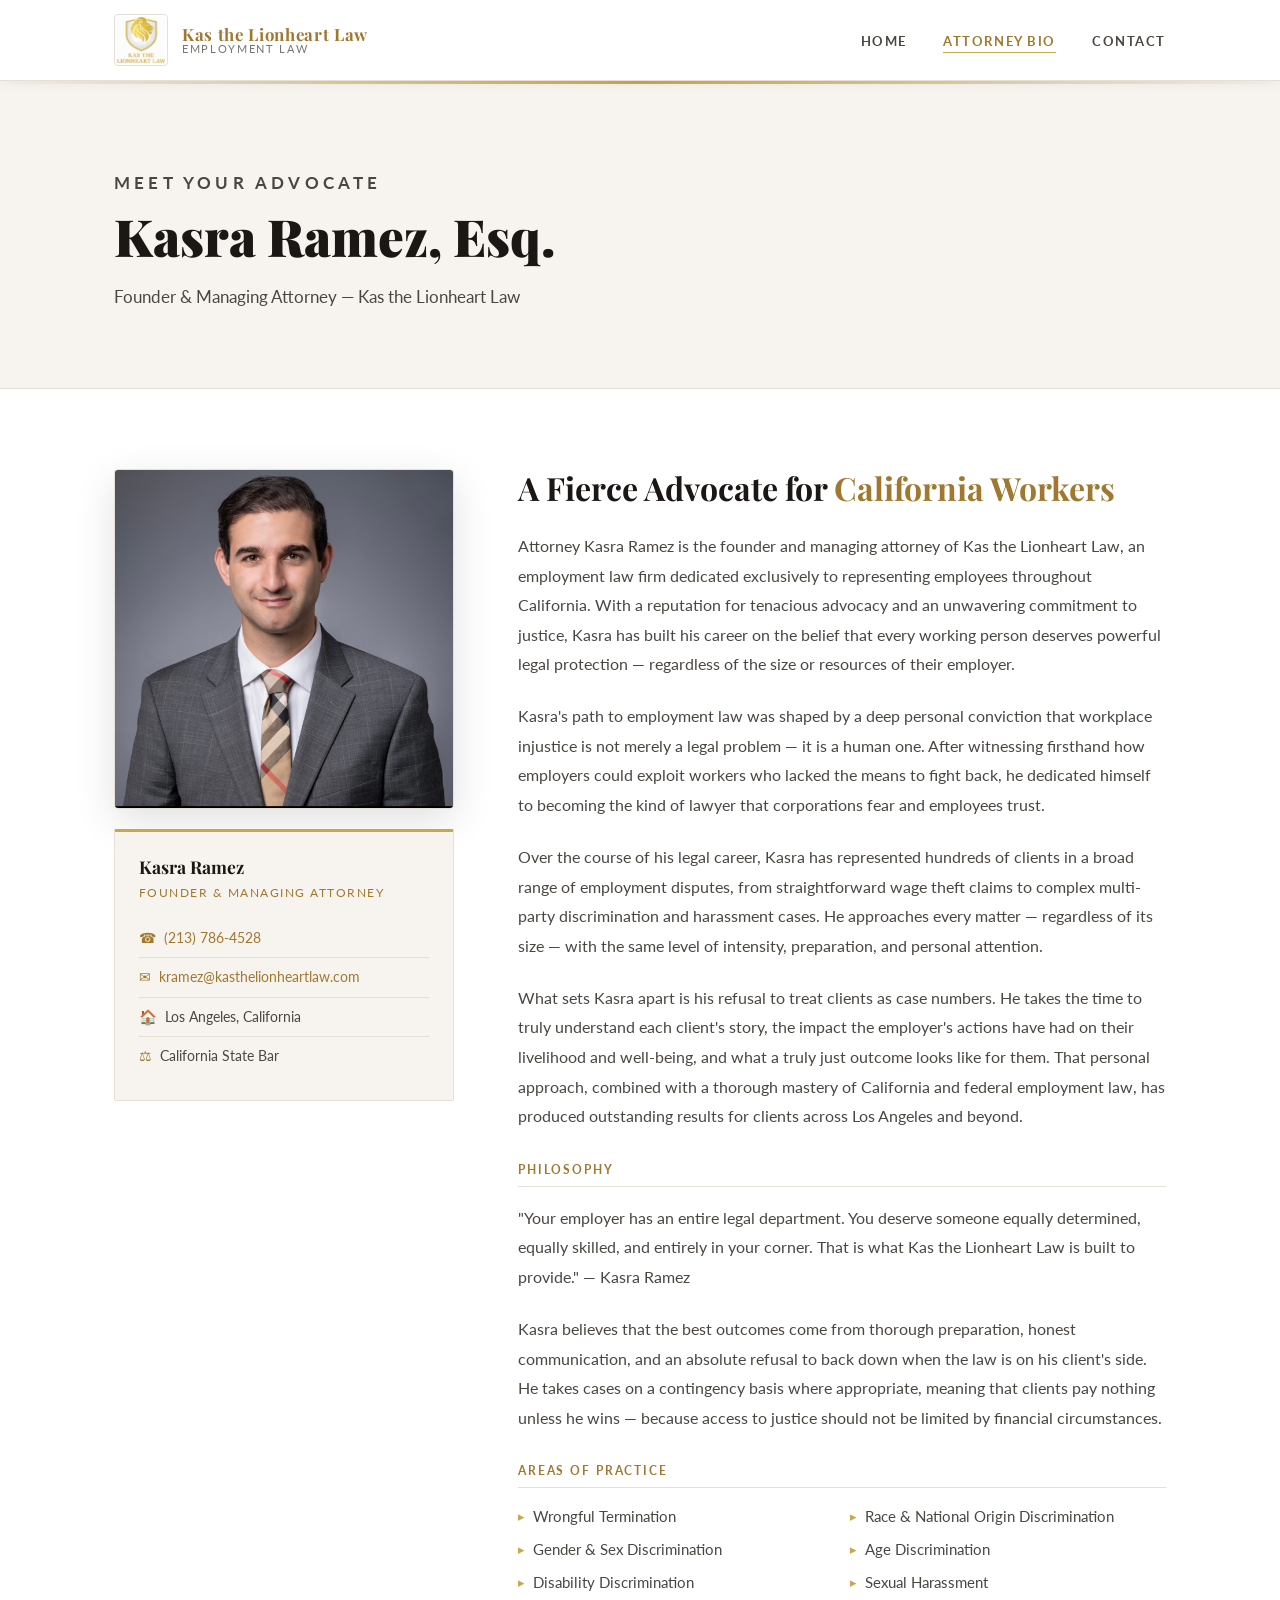
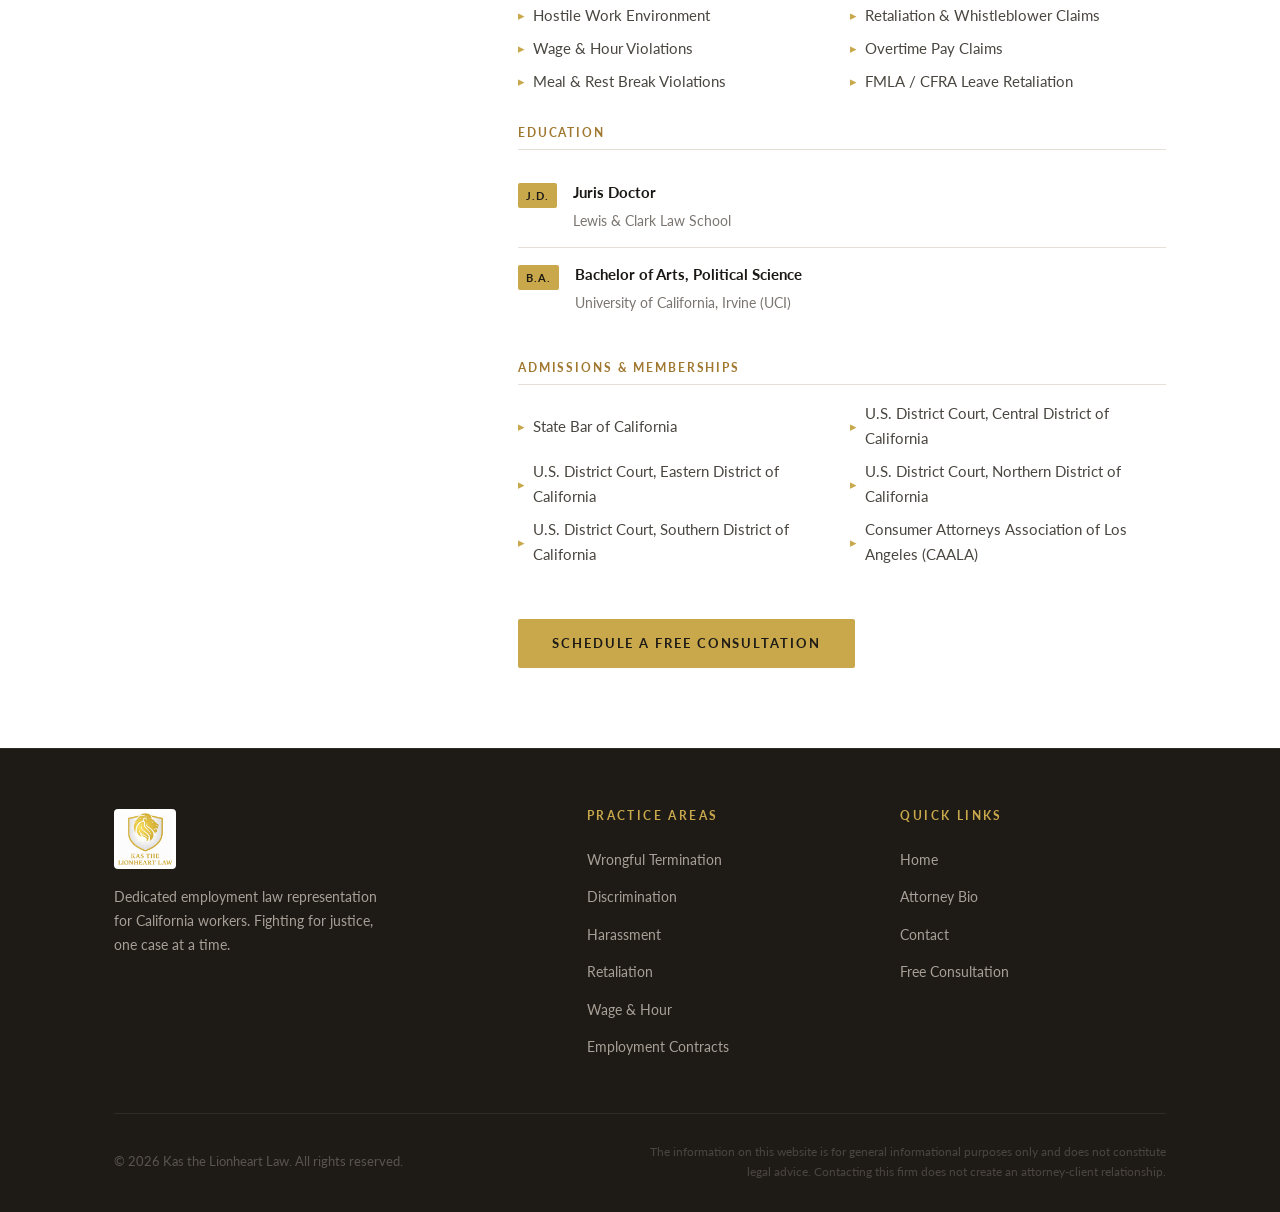
==== commit f96e0b76: "update" ====
--- a/bio.html
+++ b/bio.html
@@ -131,8 +131,8 @@
           <li>Wrongful Termination</li>
           <li>Race &amp; National Origin Discrimination</li>
           <li>Gender &amp; Sex Discrimination</li>
-          <li>Age Discrimination (ADEA)</li>
-          <li>Disability Discrimination (ADA / FEHA)</li>
+          <li>Age Discrimination</li>
+          <li>Disability Discrimination</li>
           <li>Sexual Harassment</li>
           <li>Hostile Work Environment</li>
           <li>Retaliation &amp; Whistleblower Claims</li>
@@ -140,10 +140,6 @@
           <li>Overtime Pay Claims</li>
           <li>Meal &amp; Rest Break Violations</li>
           <li>FMLA / CFRA Leave Retaliation</li>
-          <li>Severance Negotiations</li>
-          <li>Non-Compete &amp; NDA Review</li>
-          <li>Employment Contract Disputes</li>
-          <li>Class Action Employment Litigation</li>
         </ul>
 
         <h3>Education</h3>
@@ -153,14 +149,14 @@
             <span class="edu-badge">J.D.</span>
             <div class="edu-info">
               <strong>Juris Doctor</strong>
-              <span>California Accredited School of Law</span>
+              <span>Lewis & Clark Law School</span>
             </div>
           </li>
           <li>
             <span class="edu-badge">B.A.</span>
             <div class="edu-info">
               <strong>Bachelor of Arts, Political Science</strong>
-              <span>University of California, Los Angeles (UCLA)</span>
+              <span>University of California, Irvine (UCI)</span>
             </div>
           </li>
         </ul>
@@ -170,8 +166,10 @@
         <ul class="practice-list">
           <li>State Bar of California</li>
           <li>U.S. District Court, Central District of California</li>
-          <li>Los Angeles County Bar Association</li>
-          <li>California Employment Lawyers Association (CELA)</li>
+          <li> U.S. District Court, Eastern District of California</li>
+            <li>U.S. District Court, Northern District of California</li>
+            <li>U.S. District Court, Southern District of California</li>
+            <li>Consumer Attorneys Association of Los Angeles (CAALA)</li>
         </ul>
 
         <br />
--- a/styles.css
+++ b/styles.css
@@ -118,7 +118,17 @@
   background: radial-gradient(ellipse 60% 50% at 50% 0%, rgba(201,168,76,0.12) 0%, transparent 70%);
   pointer-events: none;
 }
-.hero-logo { margin: 0 auto 36px; width: 180px; background: #fff; border-radius: 10px; padding: 16px; box-shadow: 0 0 60px rgba(201,168,76,0.3); }
+.hero-logo-wrap {
+  display: block;
+  width: 180px;
+  max-width: calc(100% - 48px);
+  margin: 0 auto 36px;
+  background: #fff;
+  border-radius: 10px;
+  padding: 14px;
+  box-shadow: 0 0 60px rgba(201,168,76,0.3);
+}
+.hero-logo-wrap img { width: 100%; height: auto; display: block; border-radius: 4px; }
 .hero-eyebrow { font-family: var(--font-sans); font-size: 0.75rem; font-weight: 700; letter-spacing: 0.3em; text-transform: uppercase; color: var(--gold); margin-bottom: 16px; }
 .hero h1 { font-size: clamp(2.2rem, 5vw, 4rem); font-weight: 900; max-width: 760px; margin: 0 auto 24px; line-height: 1.15; color: var(--on-dark); }
 .hero h1 em { font-style: normal; color: var(--gold); }
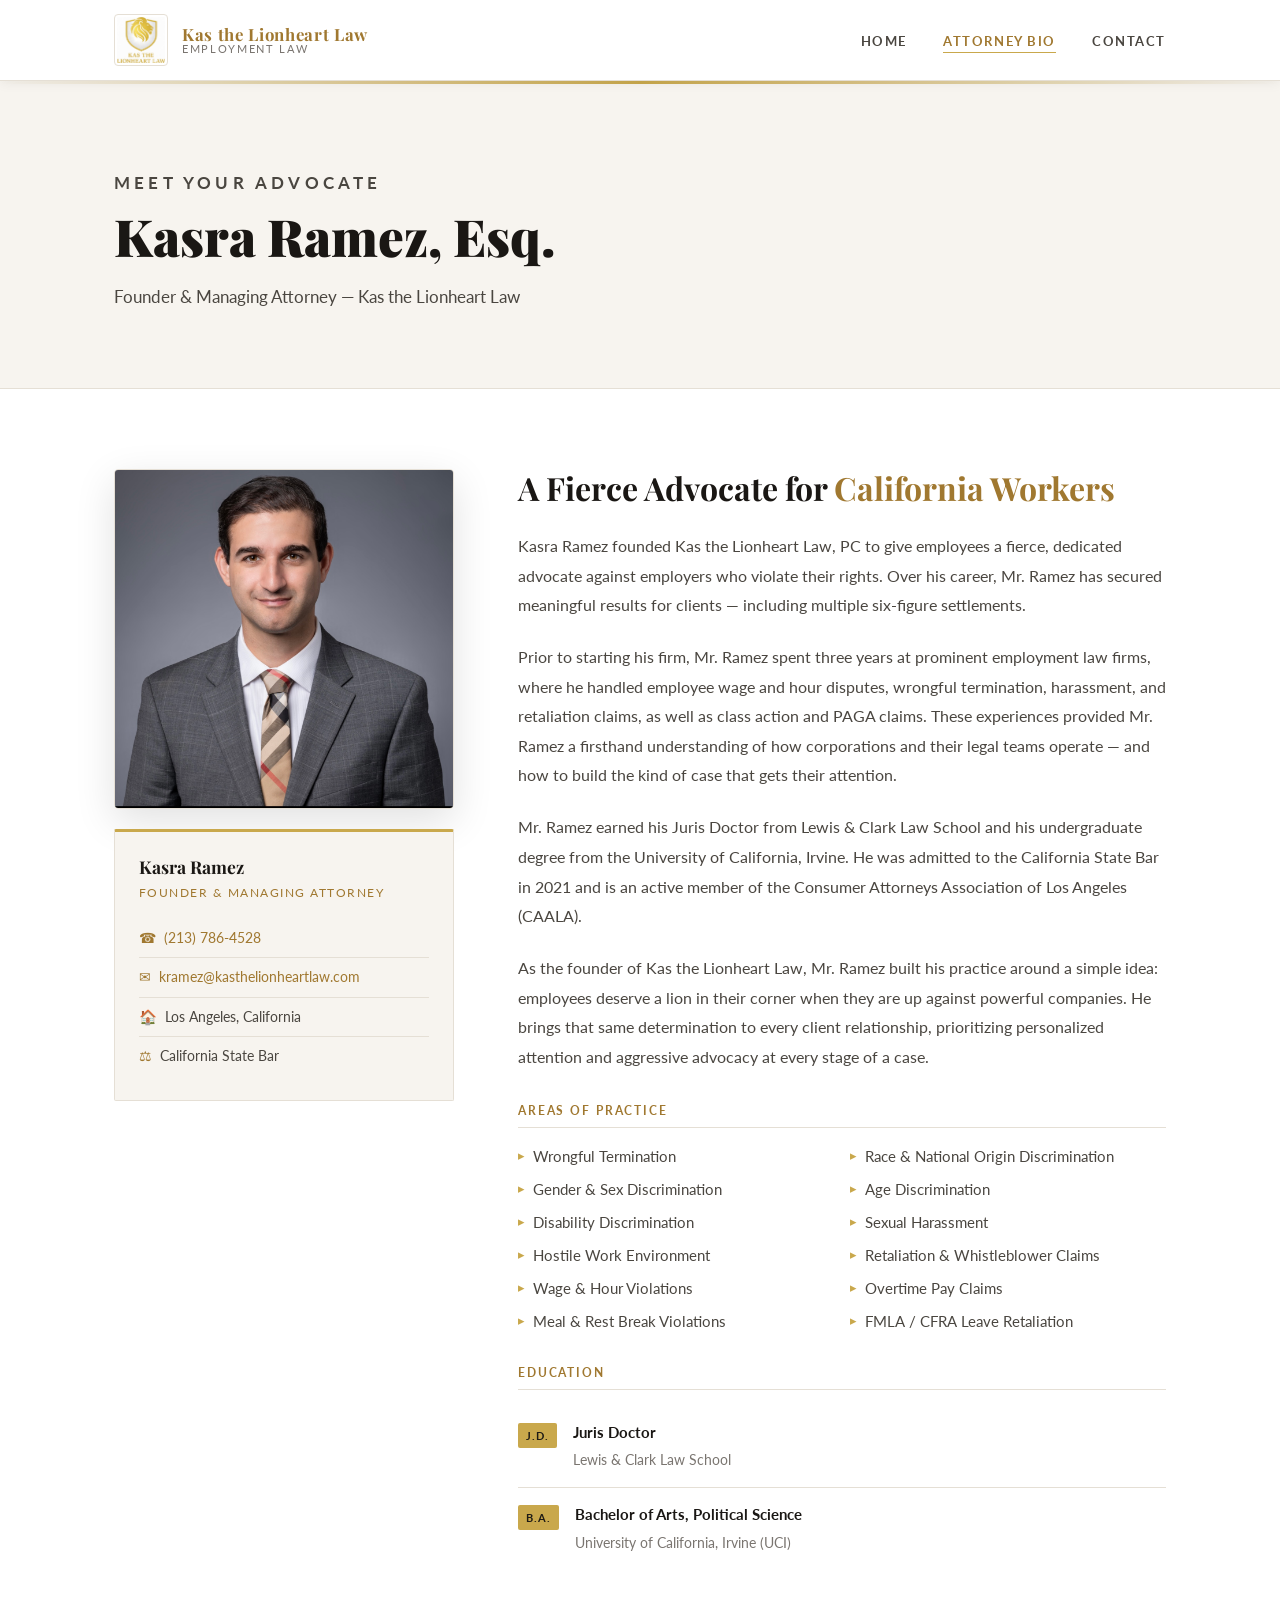
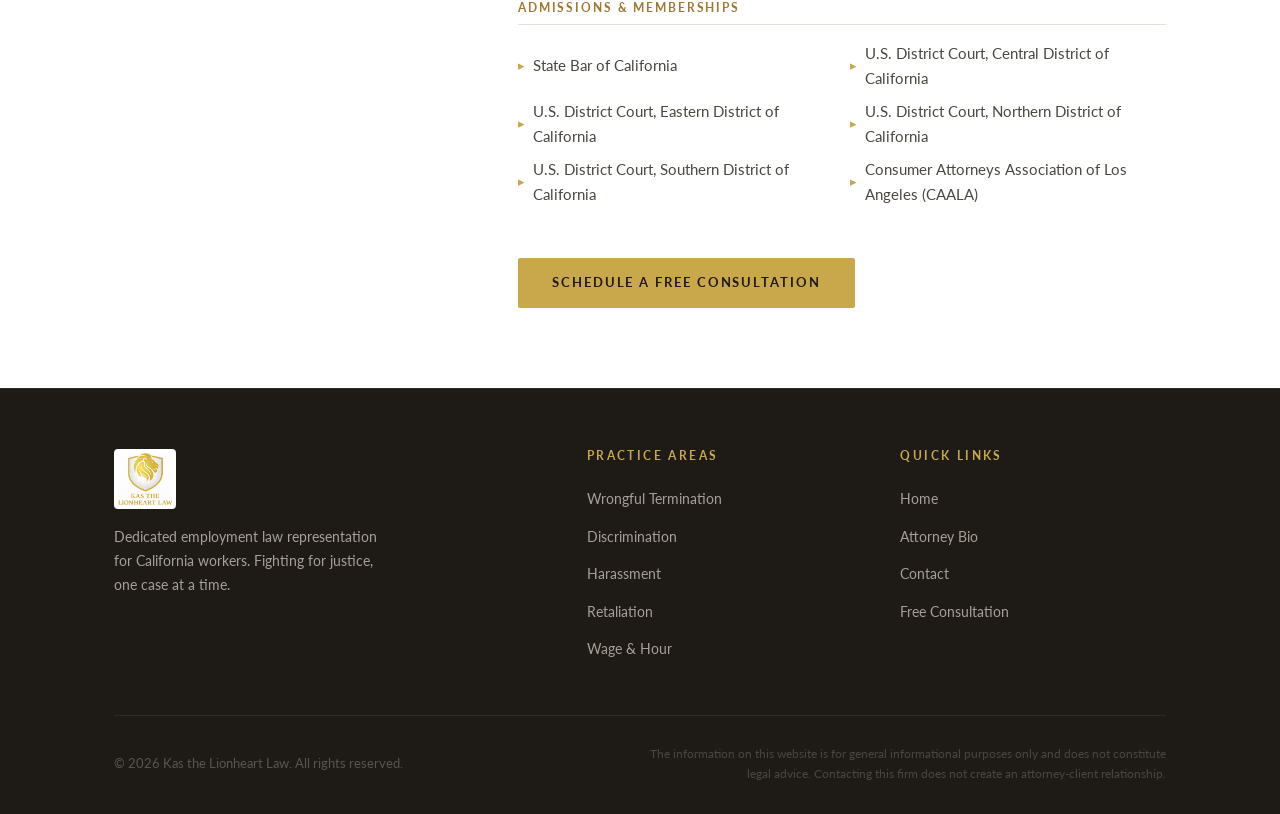
==== commit 0366fc16: "update" ====
--- a/bio.html
+++ b/bio.html
@@ -76,53 +76,31 @@
         <h2>A Fierce Advocate for <span>California Workers</span></h2>
 
         <p>
-          Attorney Kasra Ramez is the founder and managing attorney of Kas the Lionheart Law,
-          an employment law firm dedicated exclusively to representing employees throughout
-          California. With a reputation for tenacious advocacy and an unwavering commitment
-          to justice, Kasra has built his career on the belief that every working person
-          deserves powerful legal protection — regardless of the size or resources of
-          their employer.
-        </p>
-
-        <p>
-          Kasra's path to employment law was shaped by a deep personal conviction that
-          workplace injustice is not merely a legal problem — it is a human one. After
-          witnessing firsthand how employers could exploit workers who lacked the means
-          to fight back, he dedicated himself to becoming the kind of lawyer that
-          corporations fear and employees trust.
-        </p>
-
-        <p>
-          Over the course of his legal career, Kasra has represented hundreds of clients
-          in a broad range of employment disputes, from straightforward wage theft claims
-          to complex multi-party discrimination and harassment cases. He approaches every
-          matter — regardless of its size — with the same level of intensity, preparation,
-          and personal attention.
-        </p>
-
-        <p>
-          What sets Kasra apart is his refusal to treat clients as case numbers. He takes
-          the time to truly understand each client's story, the impact the employer's
-          actions have had on their livelihood and well-being, and what a truly just
-          outcome looks like for them. That personal approach, combined with a thorough
-          mastery of California and federal employment law, has produced outstanding
-          results for clients across Los Angeles and beyond.
-        </p>
-
-        <h3>Philosophy</h3>
-
-        <p>
-          "Your employer has an entire legal department. You deserve someone equally
-          determined, equally skilled, and entirely in your corner. That is what
-          Kas the Lionheart Law is built to provide." — Kasra Ramez
-        </p>
-
-        <p>
-          Kasra believes that the best outcomes come from thorough preparation, honest
-          communication, and an absolute refusal to back down when the law is on his
-          client's side. He takes cases on a contingency basis where appropriate,
-          meaning that clients pay nothing unless he wins — because access to justice
-          should not be limited by financial circumstances.
+          Kasra Ramez founded Kas the Lionheart Law, PC to give employees a fierce, dedicated
+          advocate against employers who violate their rights. Over his career, Mr. Ramez has
+          secured meaningful results for clients — including multiple six-figure settlements.
+        </p>
+
+        <p>
+          Prior to starting his firm, Mr. Ramez spent three years at prominent employment law
+          firms, where he handled employee wage and hour disputes, wrongful termination,
+          harassment, and retaliation claims, as well as class action and PAGA claims. These
+          experiences provided Mr. Ramez a firsthand understanding of how corporations and
+          their legal teams operate — and how to build the kind of case that gets their attention.
+        </p>
+
+        <p>
+          Mr. Ramez earned his Juris Doctor from Lewis &amp; Clark Law School and his
+          undergraduate degree from the University of California, Irvine. He was admitted to
+          the California State Bar in 2021 and is an active member of the Consumer Attorneys
+          Association of Los Angeles (CAALA).
+        </p>
+
+        <p>
+          As the founder of Kas the Lionheart Law, Mr. Ramez built his practice around a
+          simple idea: employees deserve a lion in their corner when they are up against
+          powerful companies. He brings that same determination to every client relationship,
+          prioritizing personalized attention and aggressive advocacy at every stage of a case.
         </p>
 
         <h3>Areas of Practice</h3>
@@ -197,7 +175,6 @@
             <li><a href="#">Harassment</a></li>
             <li><a href="#">Retaliation</a></li>
             <li><a href="#">Wage &amp; Hour</a></li>
-            <li><a href="#">Employment Contracts</a></li>
           </ul>
         </div>
 
--- a/styles.css
+++ b/styles.css
@@ -150,7 +150,8 @@
 .services { padding: 90px 0; background: var(--bg-off); border-top: 1px solid var(--border); border-bottom: 1px solid var(--border); }
 .services-header { text-align: center; margin-bottom: 56px; }
 .services-header p { color: var(--text-mid); }
-.services-grid { display: grid; grid-template-columns: repeat(auto-fit, minmax(280px, 1fr)); gap: 24px; }
+.services-grid { display: flex; flex-wrap: wrap; gap: 24px; justify-content: center; }
+.services-grid .service-card { flex: 1 1 280px; max-width: 340px; width: 100%; }
 .service-card {
   background: var(--bg-card); border: 1px solid var(--border); border-top: 3px solid var(--gold);
   padding: 36px 28px; border-radius: 2px; box-shadow: 0 2px 12px rgba(0,0,0,0.05);
@@ -166,7 +167,7 @@
 .about-strip .container { display: grid; grid-template-columns: 1fr 1fr; gap: 64px; align-items: center; }
 .about-strip-img { position: relative; }
 .about-strip-img img { border-radius: 4px; width: 100%; max-width: 380px; margin: 0 auto; box-shadow: 0 16px 48px rgba(0,0,0,0.12); border: 1px solid var(--border); }
-.about-strip-img::before { content: ''; position: absolute; top: -12px; left: -12px; right: 12px; bottom: 12px; border: 1px solid var(--border-gold); border-radius: 4px; pointer-events: none; }
+.about-strip-img::before { content: ''; position: absolute; top: -12px; left: -12px; right: 12px; bottom: -12px; border: 1px solid var(--border-gold); border-radius: 4px; pointer-events: none; }
 .about-strip-text .section-title { margin-bottom: 20px; }
 .about-strip-text p { color: var(--text-mid); margin-bottom: 1.2rem; }
 .stat-row { display: flex; gap: 40px; margin: 32px 0; padding: 24px 0; border-top: 1px solid var(--border); border-bottom: 1px solid var(--border); }
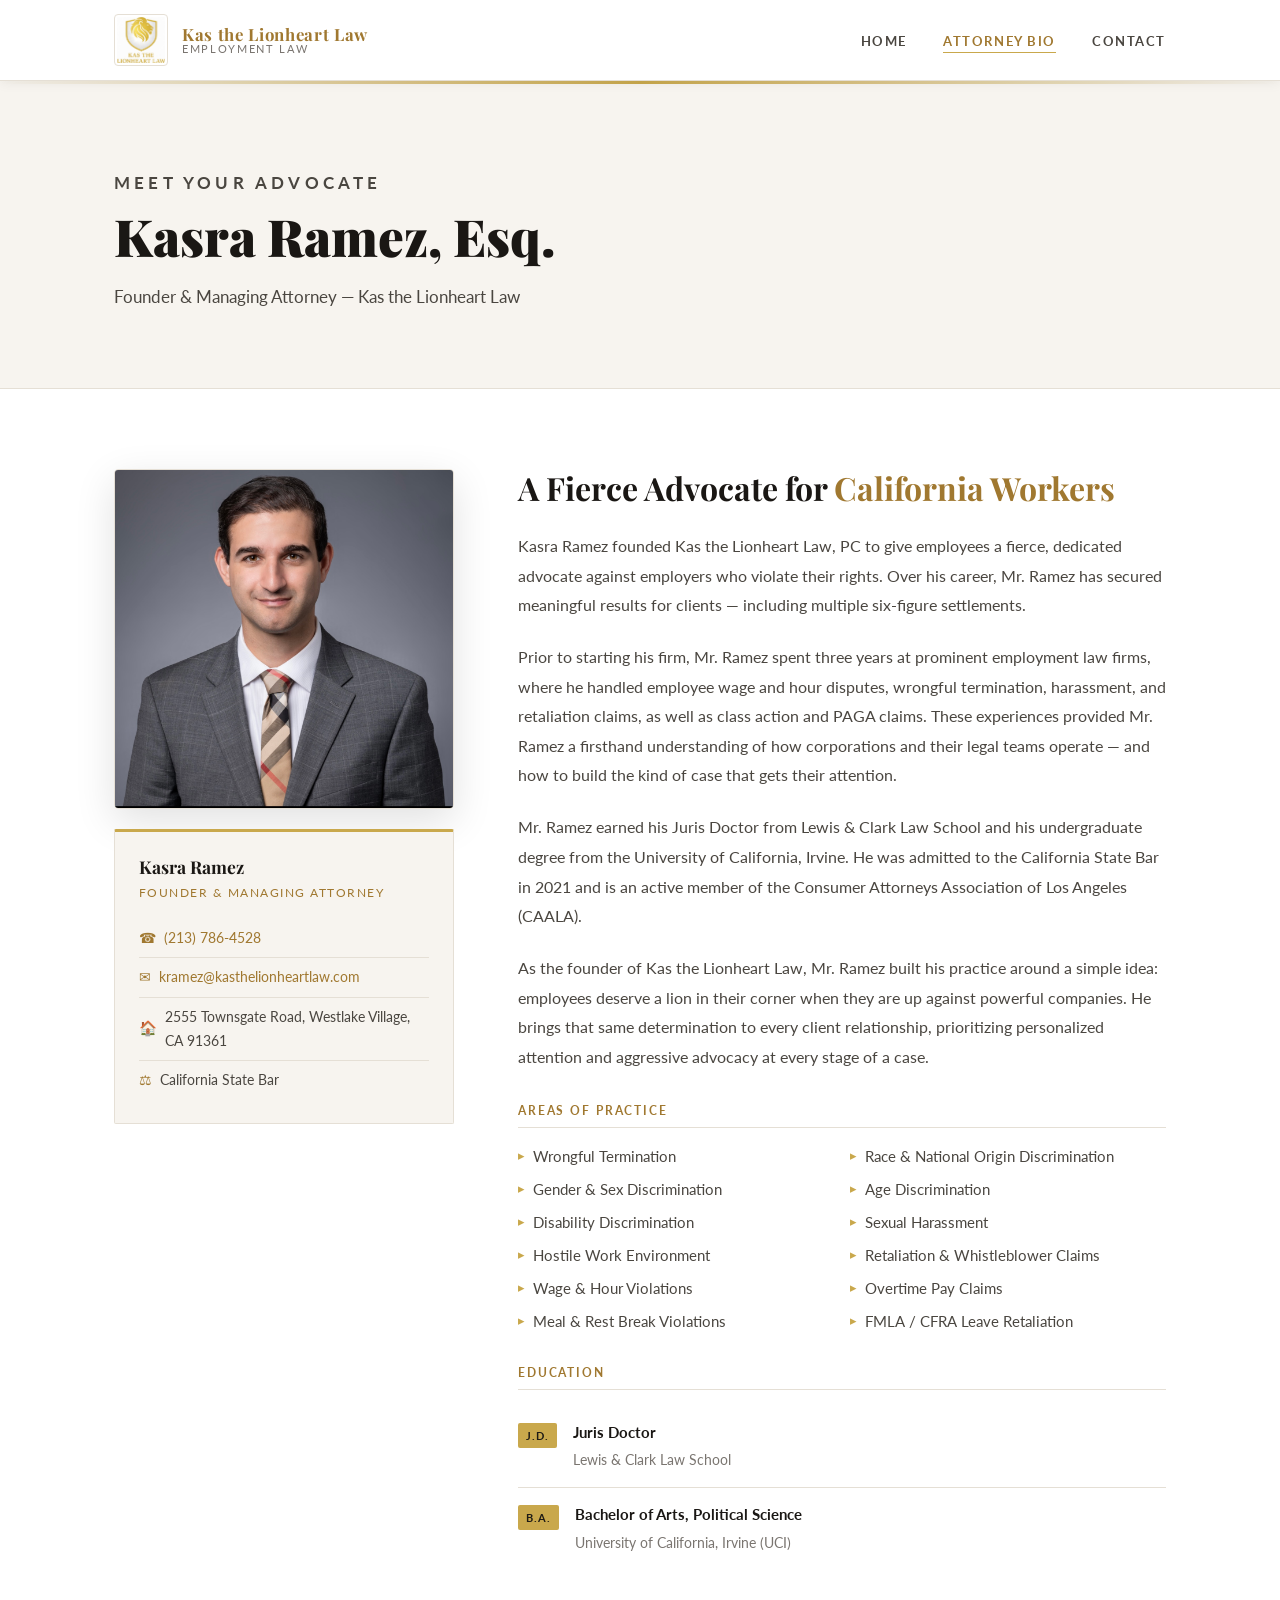
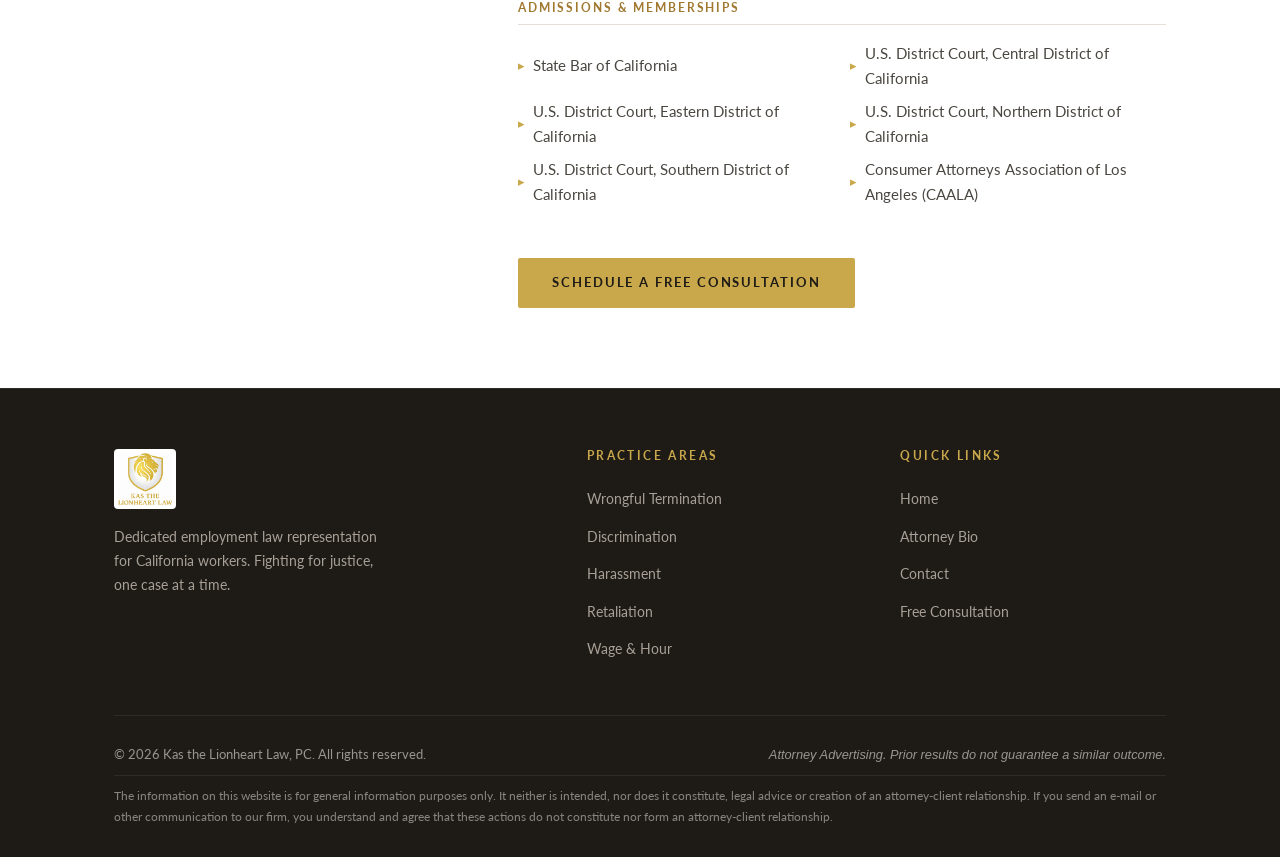
==== commit fc859f73: "update" ====
--- a/bio.html
+++ b/bio.html
@@ -60,7 +60,7 @@
             </li>
             <li>
               <span class="icon">&#127968;</span>
-              <span>Los Angeles, California</span>
+              <span>2555 Townsgate Road, Westlake Village, CA 91361</span>
             </li>
             <li>
               <span class="icon">&#9878;</span>
@@ -191,10 +191,12 @@
       </div>
 
       <div class="footer-bottom">
-        <p>&copy; 2026 Kas the Lionheart Law. All rights reserved.</p>
+        <div class="footer-bottom-top">
+          <p>&copy; 2026 Kas the Lionheart Law, PC. All rights reserved.</p>
+          <p class="footer-advert">Attorney Advertising. Prior results do not guarantee a similar outcome.</p>
+        </div>
         <p class="disclaimer">
-          The information on this website is for general informational purposes only and does not
-          constitute legal advice. Contacting this firm does not create an attorney-client relationship.
+          The information on this website is for general information purposes only. It neither is intended, nor does it constitute, legal advice or creation of an attorney-client relationship. If you send an e-mail or other communication to our firm, you understand and agree that these actions do not constitute nor form an attorney-client relationship.
         </p>
       </div>
     </div>
--- a/styles.css
+++ b/styles.css
@@ -246,6 +246,66 @@
 .form-disclaimer strong { color: var(--gold-dark); }
 .form-success { display: none; background: var(--gold-pale); border: 1px solid var(--border-gold); border-radius: 2px; padding: 20px 24px; margin-top: 20px; font-size: 0.95rem; color: var(--gold-dark); text-align: center; }
 
+/* === HOME CONTACT STRIP === */
+.home-contact-strip {
+  background: var(--bg-white);
+  border-top: 1px solid var(--border);
+  border-bottom: 1px solid var(--border);
+  padding: 52px 0;
+}
+.home-contact-strip-header {
+  text-align: center;
+  margin-bottom: 36px;
+}
+.home-contact-strip-header h2 { font-size: 1.5rem; color: var(--text); margin-bottom: 4px; }
+.home-contact-strip-header p { margin: 0; font-size: 0.95rem; color: var(--text-muted); }
+.home-contact-items {
+  display: flex;
+  justify-content: center;
+  gap: 0;
+  flex-wrap: wrap;
+  border: 1px solid var(--border);
+  border-radius: 2px;
+  overflow: hidden;
+}
+.home-contact-item {
+  display: flex;
+  align-items: center;
+  gap: 14px;
+  padding: 24px 36px;
+  flex: 1 1 220px;
+  border-right: 1px solid var(--border);
+}
+.home-contact-item:last-child { border-right: none; }
+.home-contact-item-icon {
+  width: 44px; height: 44px; flex-shrink: 0;
+  background: var(--gold-pale);
+  border: 1px solid var(--border-gold);
+  border-radius: 50%;
+  display: flex; align-items: center; justify-content: center;
+  font-size: 1.1rem; color: var(--gold-dark);
+}
+.home-contact-item-text strong {
+  display: block;
+  font-size: 0.72rem;
+  font-weight: 700;
+  letter-spacing: 0.12em;
+  text-transform: uppercase;
+  color: var(--gold-dark);
+  margin-bottom: 3px;
+}
+.home-contact-item-text span,
+.home-contact-item-text a {
+  font-size: 0.92rem;
+  color: var(--text-mid);
+  text-decoration: none;
+}
+.home-contact-item-text a:hover { color: var(--gold-dark); }
+@media (max-width: 640px) {
+  .home-contact-item { border-right: none; border-bottom: 1px solid var(--border); }
+  .home-contact-item:last-child { border-bottom: none; }
+}
+
 /* === FOOTER (dark - intentional contrast) === */
 .footer { background: var(--dark); border-top: 1px solid var(--border-dark); padding: 60px 0 30px; }
 .footer-grid { display: grid; grid-template-columns: 1.6fr 1fr 1fr; gap: 48px; padding-bottom: 48px; border-bottom: 1px solid var(--border-dark); }
@@ -256,9 +316,11 @@
 .footer-col ul li { padding: 5px 0; }
 .footer-col ul li a { font-size: 0.9rem; color: var(--on-dark-dim); }
 .footer-col ul li a:hover { color: var(--gold); }
-.footer-bottom { display: flex; justify-content: space-between; align-items: center; padding-top: 28px; gap: 20px; flex-wrap: wrap; }
-.footer-bottom p { font-size: 0.8rem; color: #5a5450; margin: 0; }
-.footer-bottom .disclaimer { font-size: 0.75rem; color: #4a4540; max-width: 520px; text-align: right; margin: 0; }
+.footer-bottom { display: flex; flex-direction: column; gap: 10px; padding-top: 28px; }
+.footer-bottom-top { display: flex; justify-content: space-between; align-items: center; flex-wrap: wrap; gap: 10px; }
+.footer-bottom p { font-size: 0.8rem; color: #9a9490; margin: 0; }
+.footer-advert { font-size: 0.78rem; color: #9a9490; font-style: italic; margin: 0; }
+.footer-bottom .disclaimer { font-size: 0.78rem; color: #8a8480; max-width: 100%; text-align: left; margin: 0; line-height: 1.65; border-top: 1px solid var(--border-dark); padding-top: 10px; }
 
 /* === RESPONSIVE === */
 @media (max-width: 900px) {
@@ -275,7 +337,7 @@
   .practice-list { grid-template-columns: 1fr; }
   .footer-grid { grid-template-columns: 1fr; }
   .stat-row { gap: 24px; }
-  .footer-bottom { flex-direction: column; text-align: center; }
-  .footer-bottom .disclaimer { text-align: center; }
+  .footer-bottom { flex-direction: column; align-items: flex-start; }
+  .footer-bottom .disclaimer { text-align: left; }
   .form-card { padding: 28px 20px; }
 }
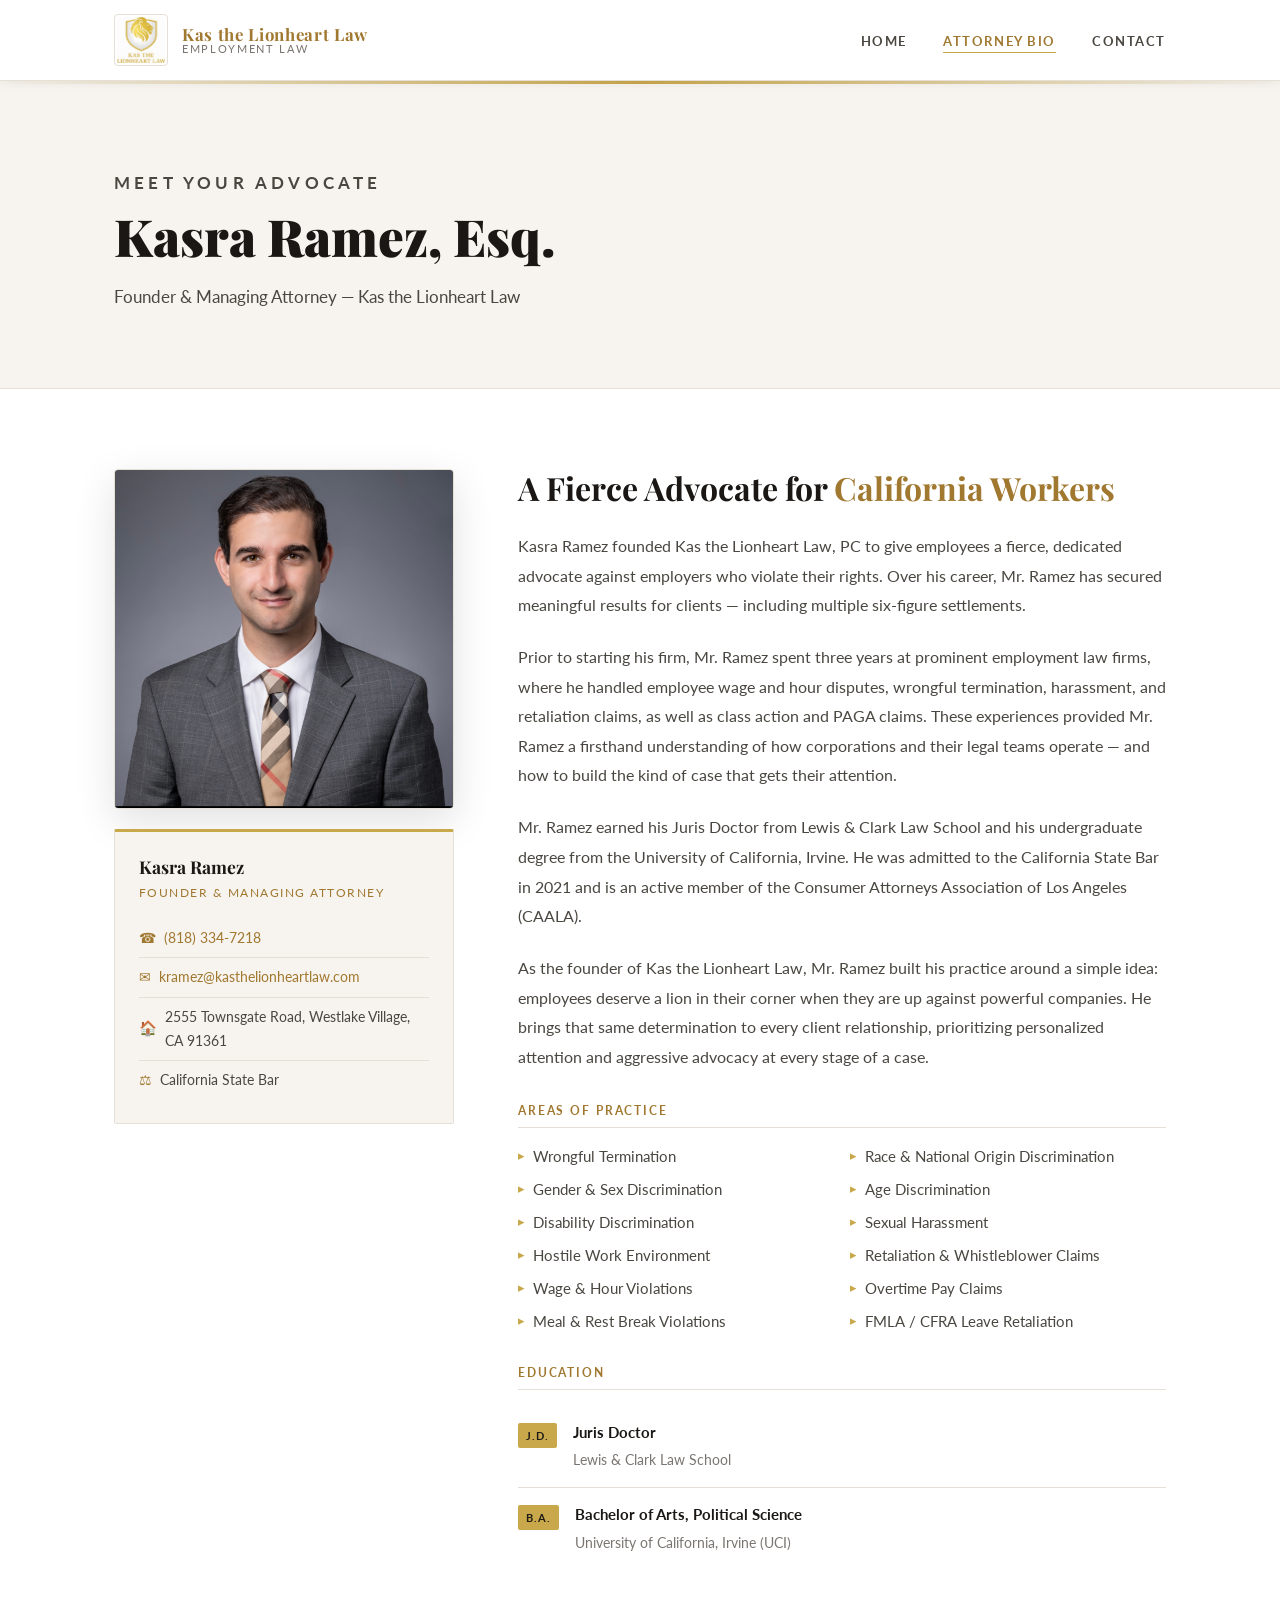
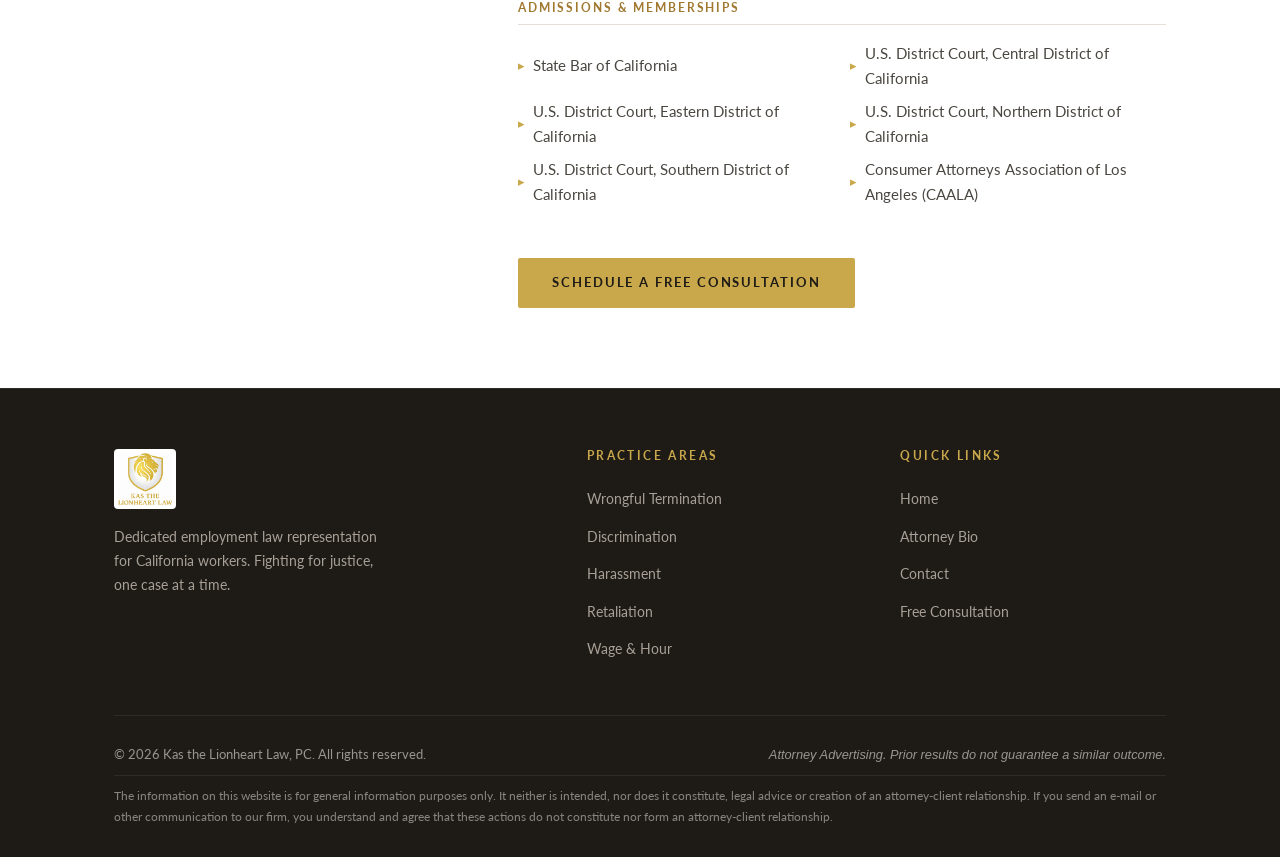
==== commit 3bdc34da: "Update phone number in bio.html" ====
--- a/bio.html
+++ b/bio.html
@@ -52,7 +52,7 @@
           <ul>
             <li>
               <span class="icon">&#9742;</span>
-              <a href="tel:2137864528">(213) 786-4528</a>
+              <a href="tel:8183347218">(818) 334-7218</a>
             </li>
             <li>
               <span class="icon">&#9993;</span>
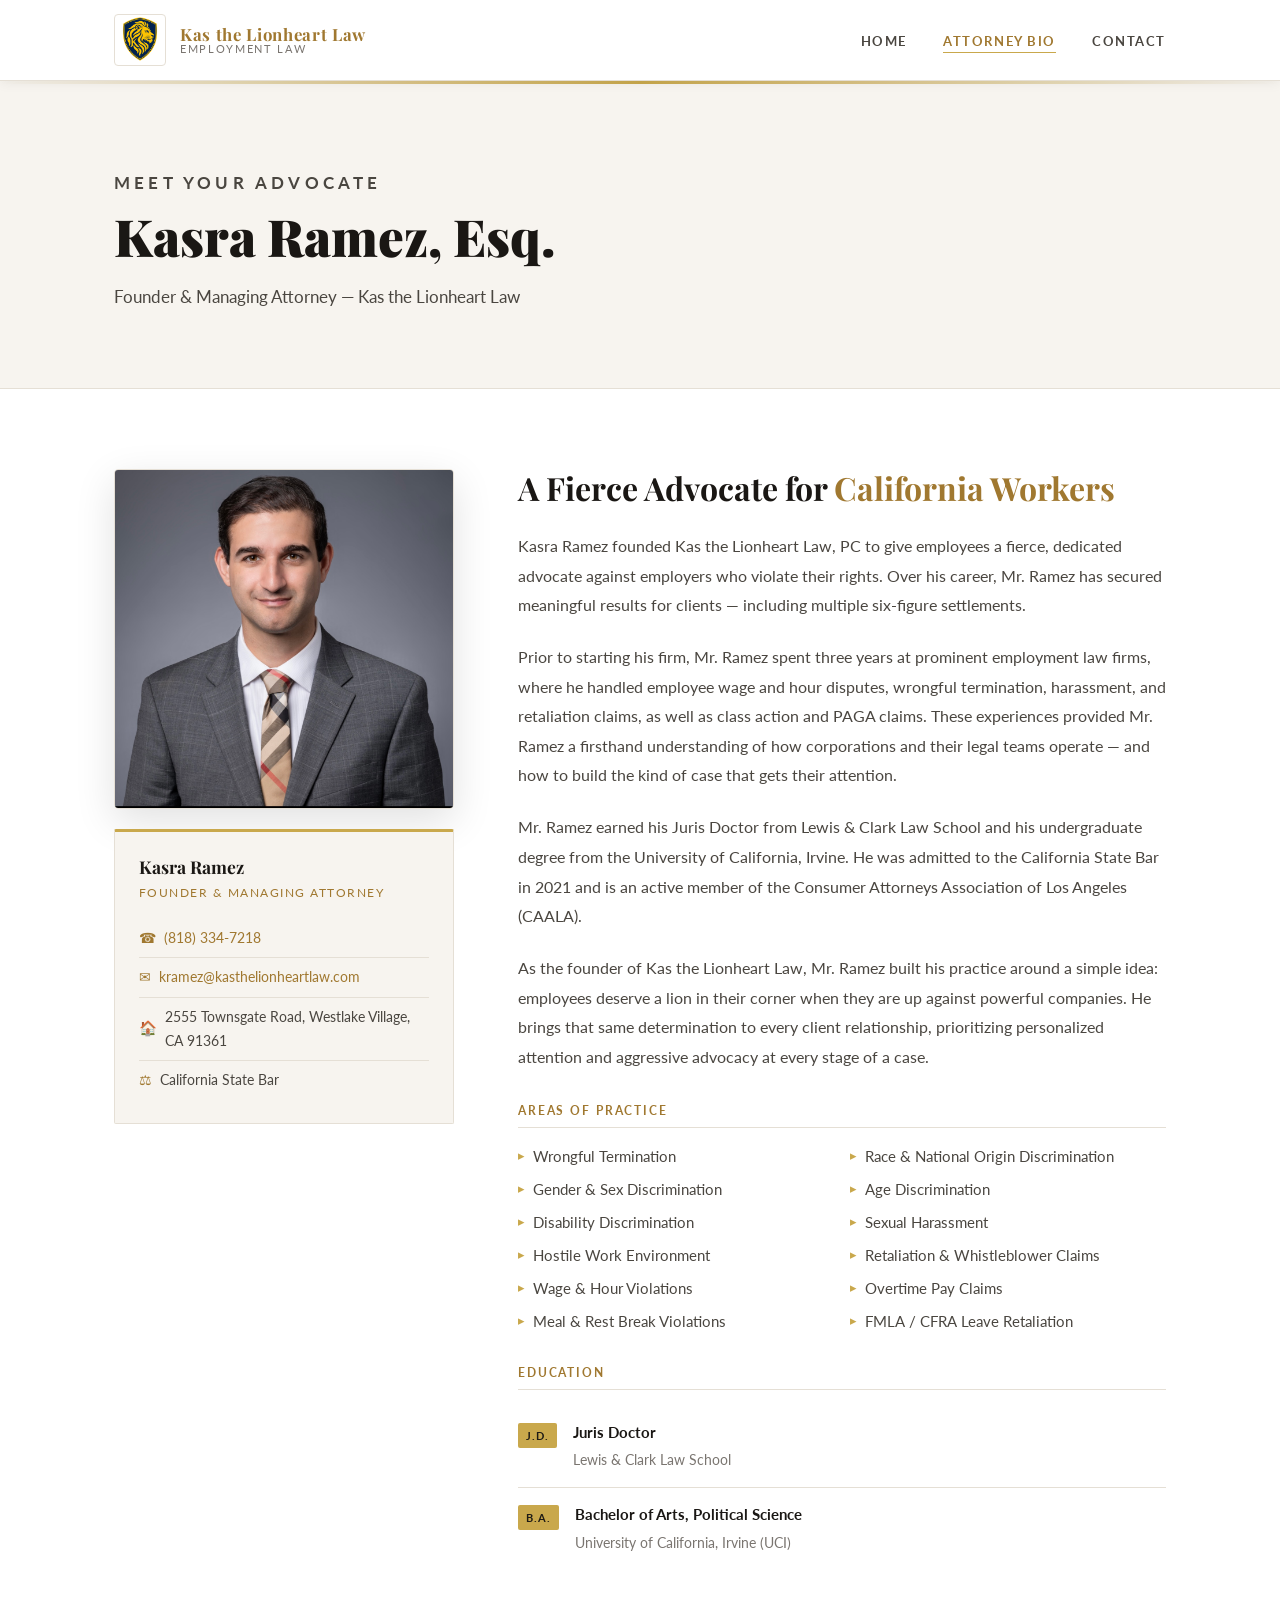
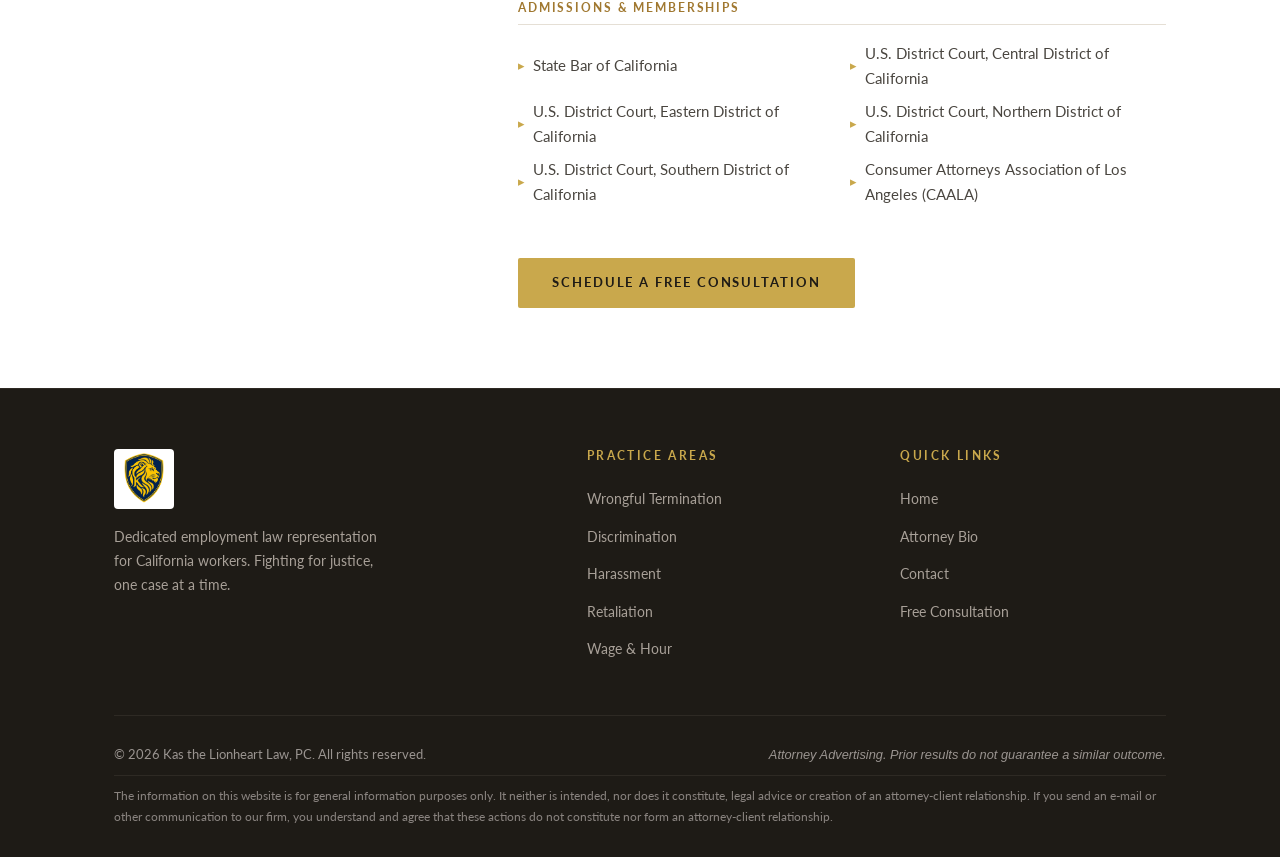
==== commit 9eafde12: "update the logo" ====
--- a/bio.html
+++ b/bio.html
@@ -13,7 +13,7 @@
   <nav class="navbar">
     <div class="container">
       <a href="index.html" class="navbar-brand">
-        <img src="images/logo.jpg" alt="Kas the Lionheart Law Logo" />
+        <img src="images/logo.png" alt="Kas the Lionheart Law Logo" />
         <div class="brand-text">
           <span class="firm-name">Kas the Lionheart Law</span>
           <span class="firm-sub">Employment Law</span>
@@ -163,7 +163,7 @@
       <div class="footer-grid">
 
         <div class="footer-brand">
-          <img src="images/logo.jpg" alt="Kas the Lionheart Law" />
+          <img src="images/logo.png" alt="Kas the Lionheart Law" />
           <p>Dedicated employment law representation for California workers. Fighting for justice, one case at a time.</p>
         </div>
 
